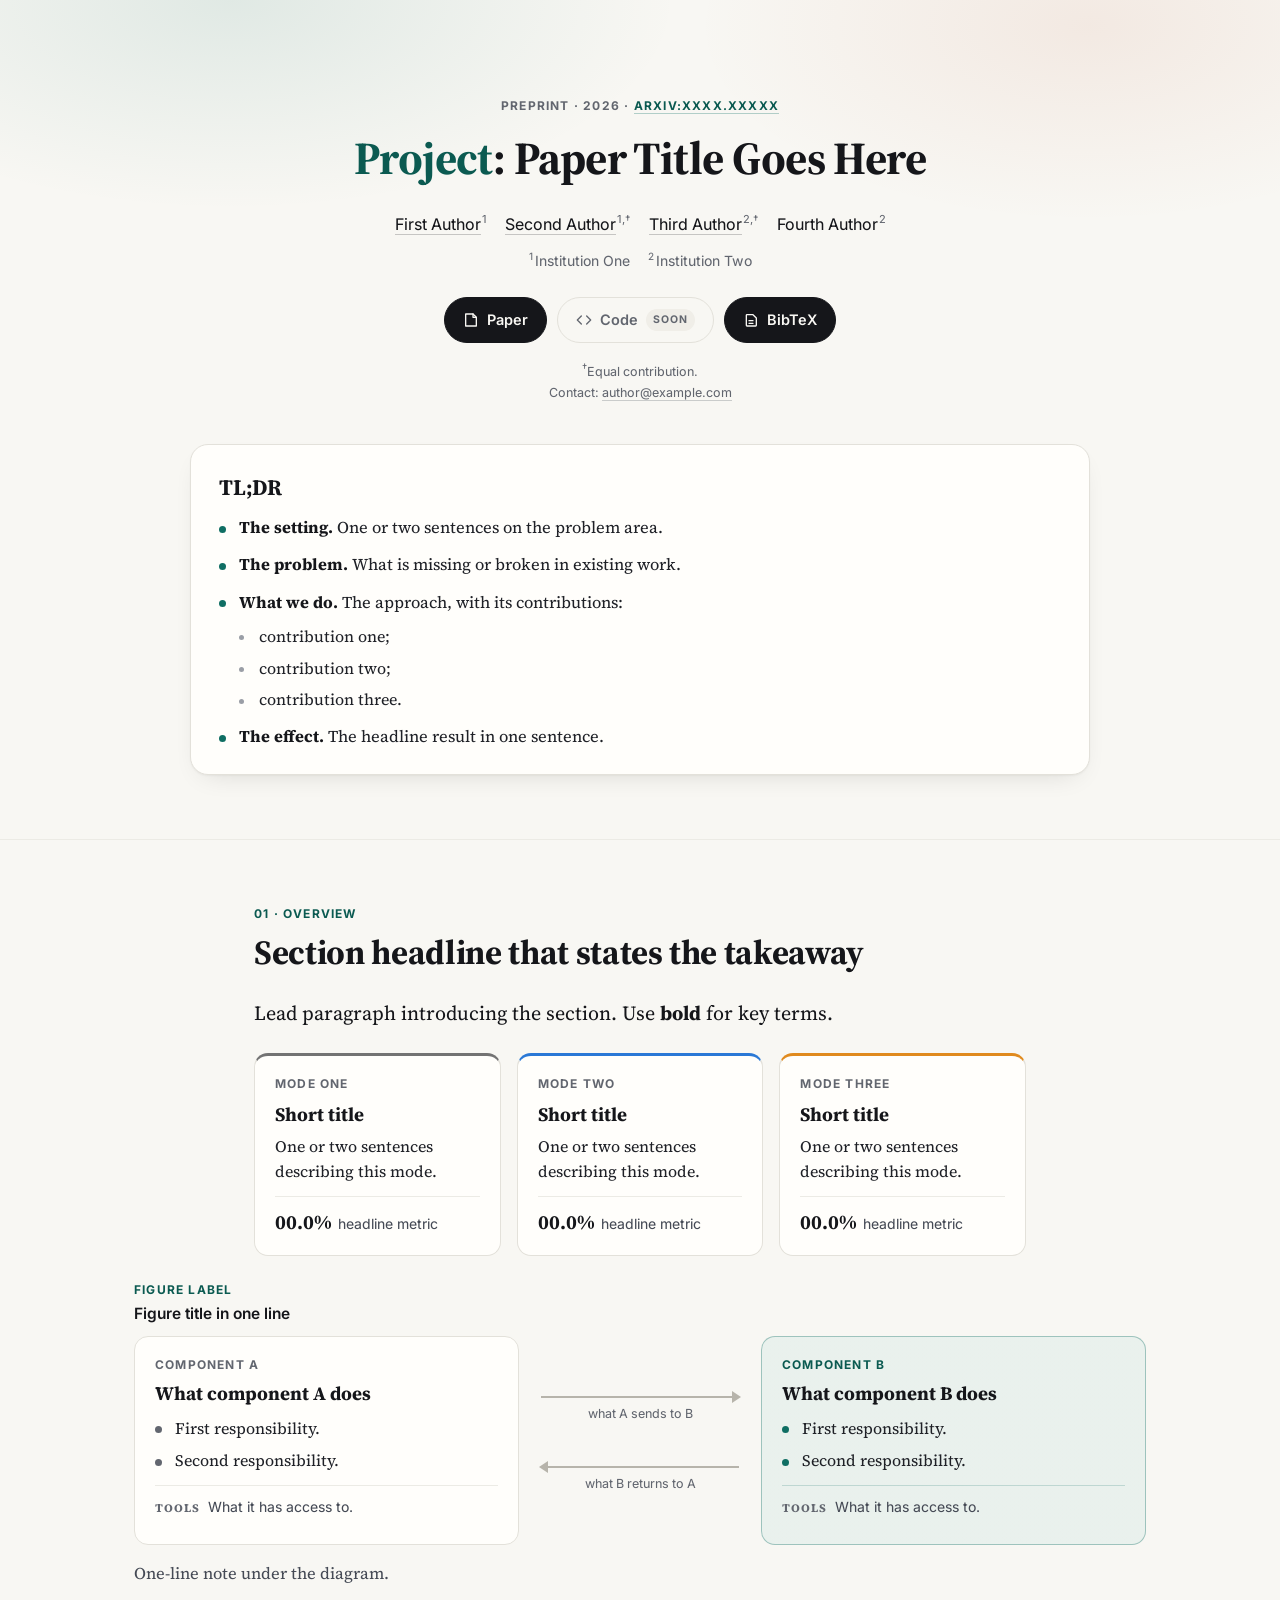
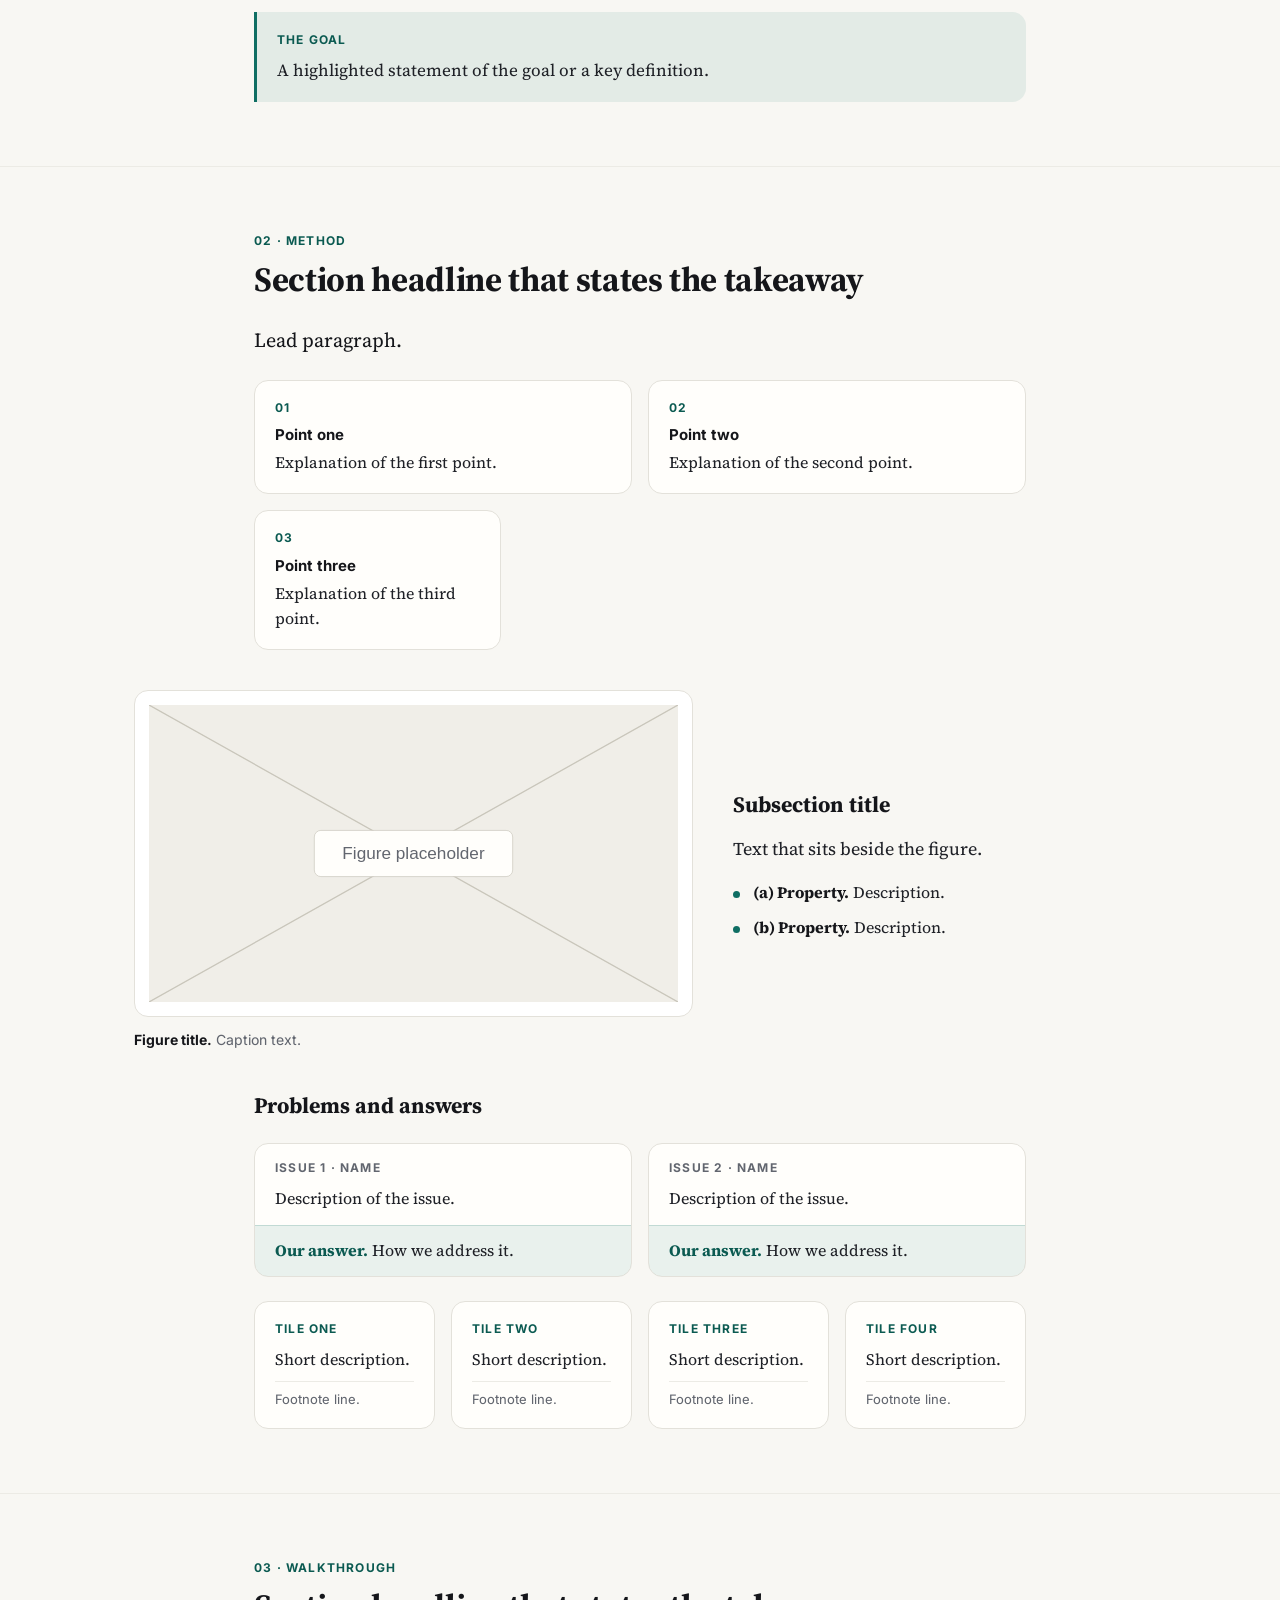
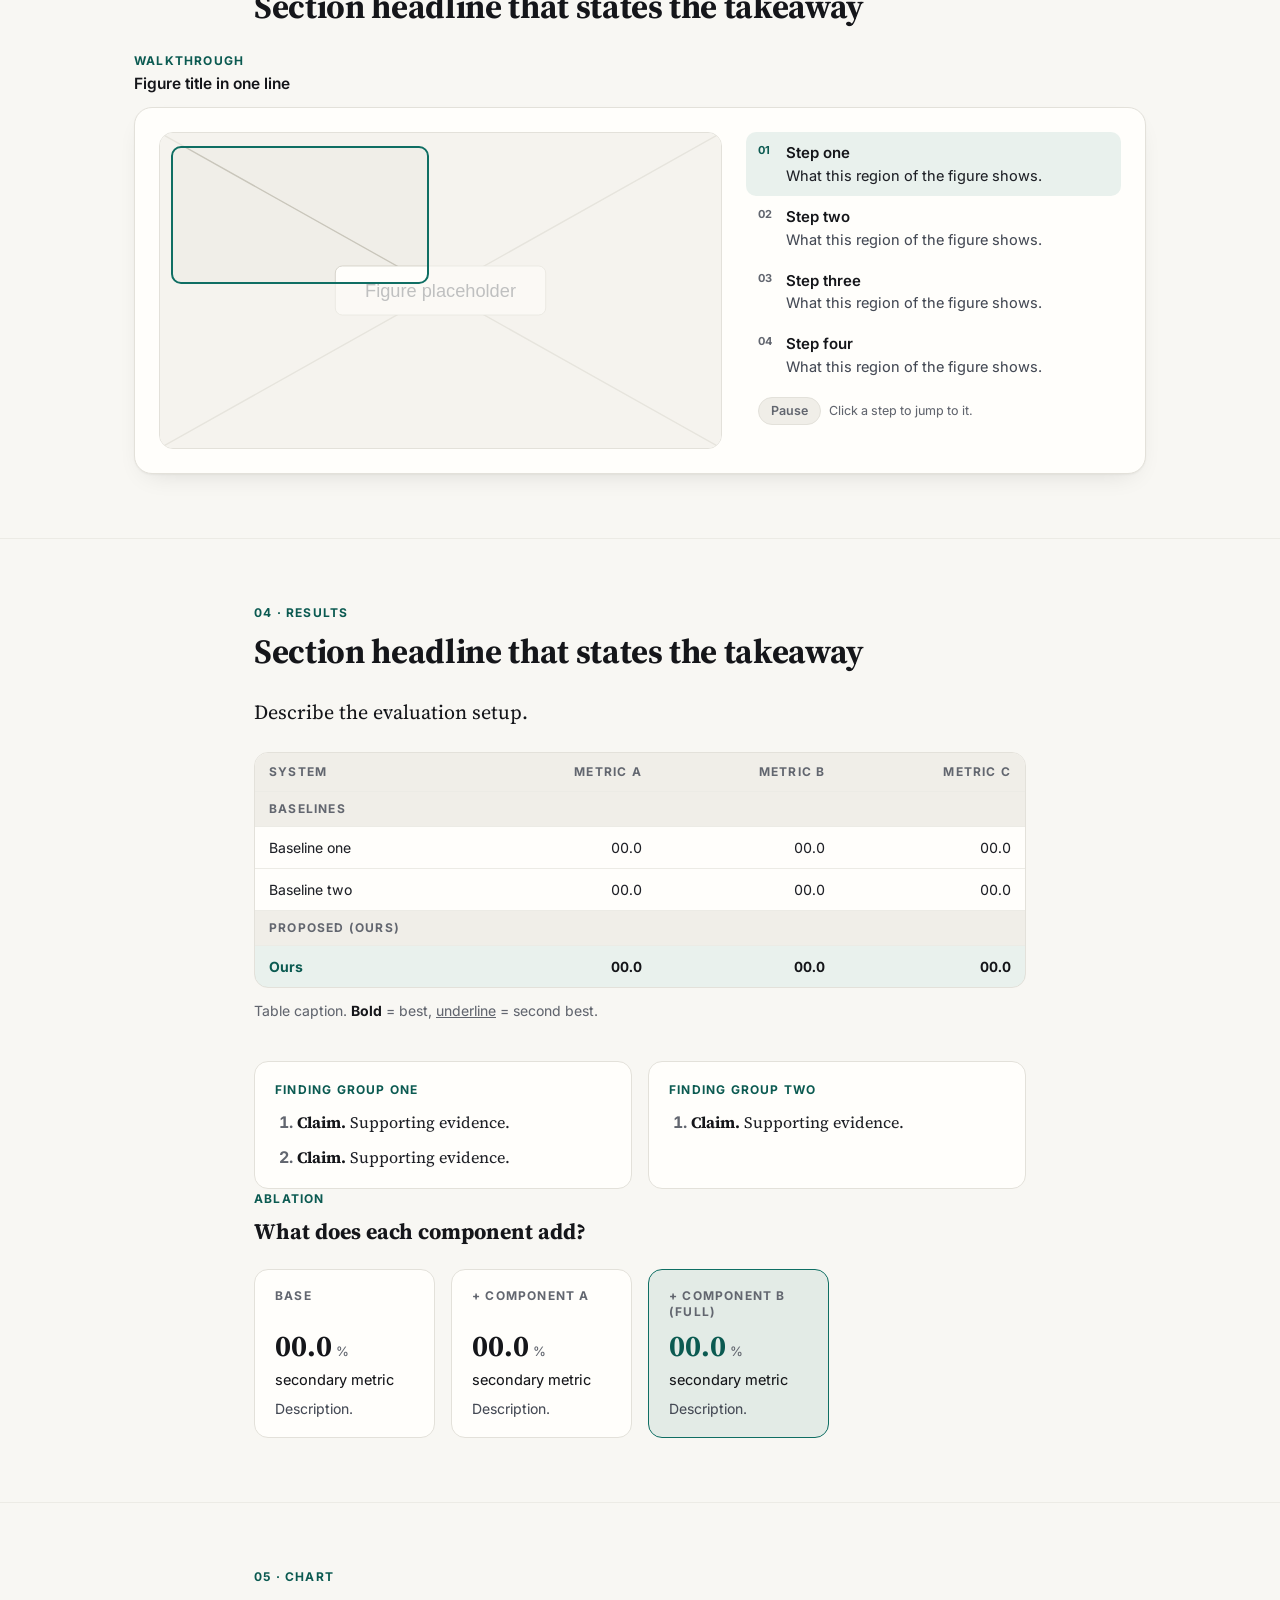
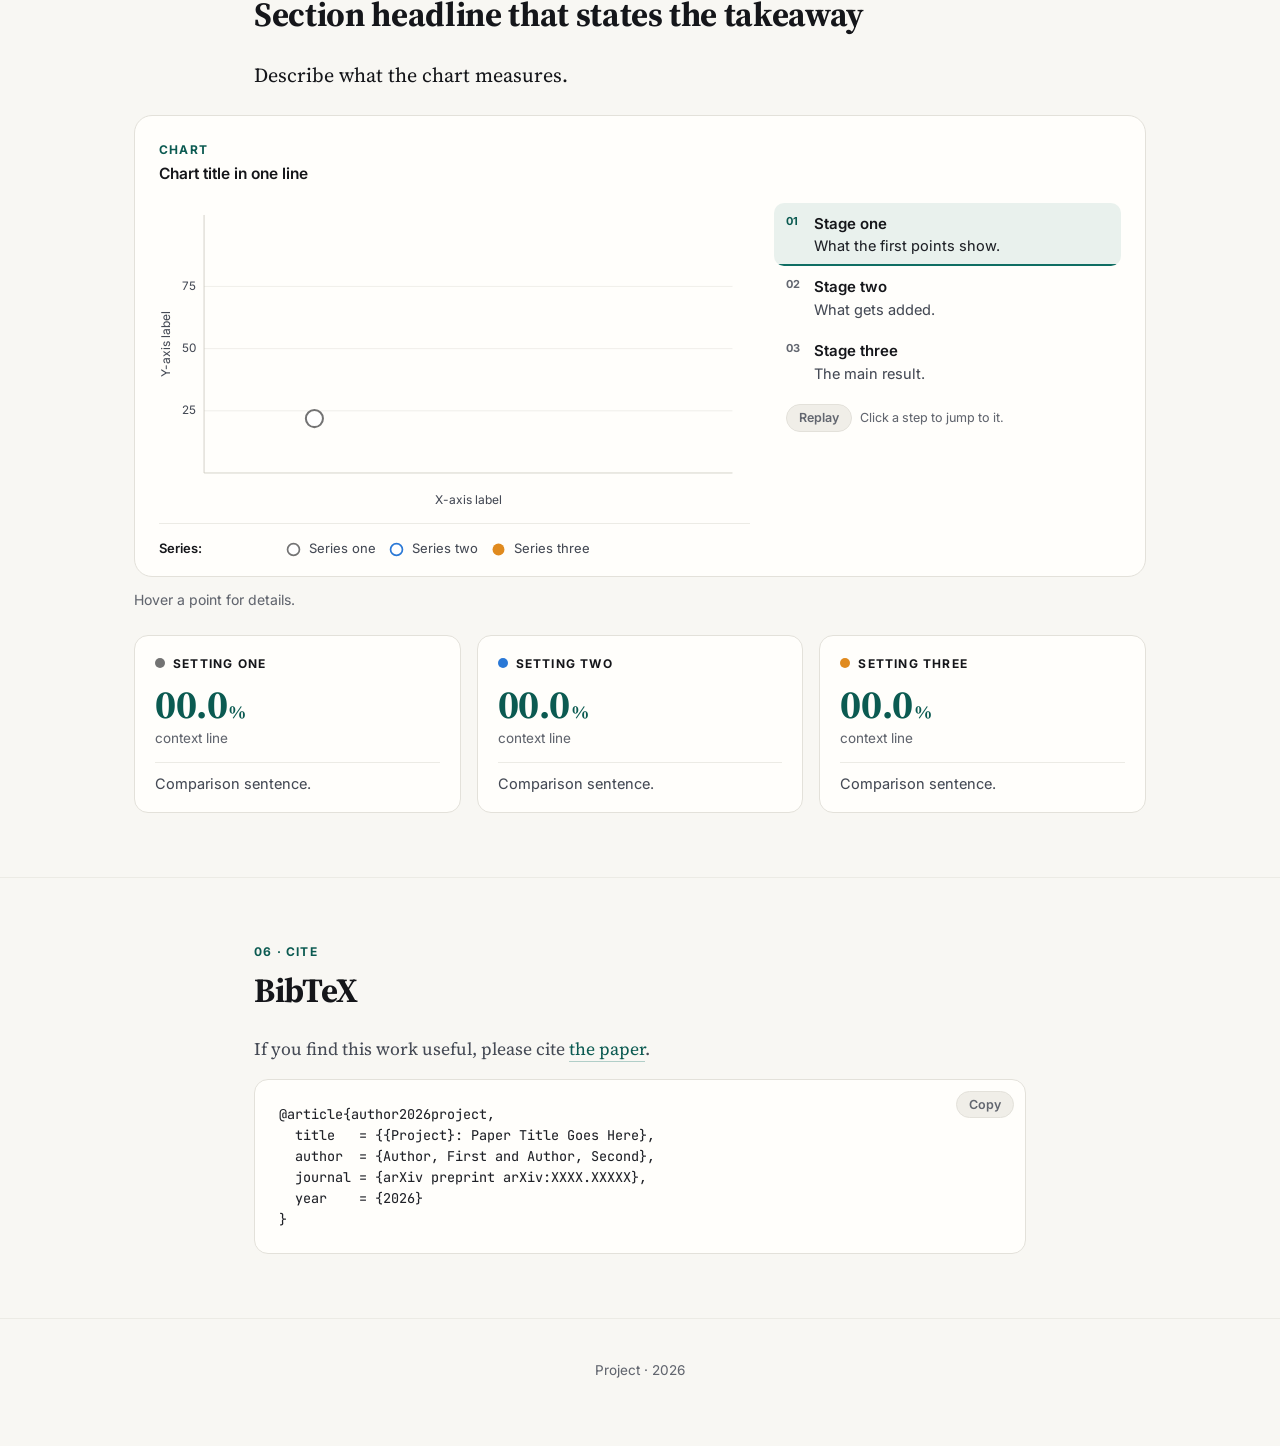
==== index.html @ c2fe5d13 "Add project page template skeleton Static single-page site adapted from the AIProver project page, s" ====
<!DOCTYPE html>
<html lang="en">
<head>
  <!-- Analytics (optional): paste your own tag here. -->
  <meta charset="utf-8">
  <meta name="viewport" content="width=device-width, initial-scale=1">
  <title>Project Name: Paper Title Goes Here</title>
  <meta name="description" content="One- or two-sentence summary of the project.">
  <meta name="author" content="First Author">
  <meta property="og:type" content="article">
  <!-- <meta name="citation_arxiv_id" content="XXXX.XXXXX"> -->
  <meta property="og:title" content="Project Name: Paper Title Goes Here">
  <meta property="og:description" content="One- or two-sentence summary of the project.">
  <meta property="og:image" content="https://example.github.io/project/static/placeholder.svg">
  <meta property="og:url" content="https://example.github.io/project/">
  <meta name="twitter:card" content="summary_large_image">
  <link rel="icon" href="static/favicon.svg" type="image/svg+xml">
  <link rel="canonical" href="https://example.github.io/project/">
  <link rel="preconnect" href="https://fonts.googleapis.com">
  <link rel="preconnect" href="https://fonts.gstatic.com" crossorigin>
  <link href="https://fonts.googleapis.com/css2?family=Inter:wght@400;500;600;700;800&family=Source+Serif+4:ital,opsz,wght@0,8..60,400..700;1,8..60,400&family=JetBrains+Mono:wght@400;500&display=swap" rel="stylesheet">
  <link rel="stylesheet" href="style.css">
  <noscript><style>.reveal{opacity:1;transform:none}.steps .ctl{display:none}</style></noscript>
</head>
<body>

<!-- Sticky top nav: one link per section id. -->
<nav class="nav" id="nav" aria-label="Sections">
  <div class="wide">
    <a class="mark" href="#top"><img src="static/favicon.svg" alt="" width="20" height="20">Project</a>
    <span class="links">
      <a href="#overview">Overview</a><a href="#method">Method</a><a href="#walkthrough">Walkthrough</a><a href="#results">Results</a><a href="#chart">Chart</a><a href="#bibtex">Cite</a>
    </span>
  </div>
  <span class="progress" aria-hidden="true"></span>
</nav>

<!-- Side rail (wide screens): mirrors the nav. -->
<aside class="rail" id="rail" aria-label="Page sections">
  <span class="rail-marker" aria-hidden="true"></span>
  <a href="#overview"><span class="rn">01</span><span class="rl">Overview</span></a>
  <a href="#method"><span class="rn">02</span><span class="rl">Method</span></a>
  <a href="#walkthrough"><span class="rn">03</span><span class="rl">Walkthrough</span></a>
  <a href="#results"><span class="rn">04</span><span class="rl">Results</span></a>
  <a href="#chart"><span class="rn">05</span><span class="rl">Chart</span></a>
  <a href="#bibtex"><span class="rn">06</span><span class="rl">Cite</span></a>
</aside>

<!-- ============ HERO ============ -->
<header id="top">
  <div class="wide">
    <div class="venue">Preprint &middot; 2026 &middot; <a href="#" target="_blank" rel="noopener">arXiv:XXXX.XXXXX</a></div>
    <h1><span class="brand">Project</span>: Paper Title Goes Here</h1>

    <p class="authors">
      <span><a href="#">First Author</a><sup>1</sup></span>
      <span><a href="#">Second Author</a><sup>1,&dagger;</sup></span>
      <span><a href="#">Third Author</a><sup>2,&dagger;</sup></span>
      <span>Fourth Author<sup>2</sup></span>
    </p>
    <p class="affils">
      <span><sup>1</sup>Institution One</span><span><sup>2</sup>Institution Two</span>
    </p>
    <!-- Optional affiliation logos (put SVGs in static/logos/):
    <div class="logos" role="group" aria-label="Affiliations">
      <img src="static/logos/inst1.svg" alt="Institution One" width="200" height="60">
    </div>
    -->

    <div class="buttons">
      <a class="btn" href="#" target="_blank" rel="noopener"><svg viewBox="0 0 24 24" fill="none" stroke="currentColor" stroke-width="2" stroke-linecap="round" stroke-linejoin="round" aria-hidden="true"><path d="M4 3h11l5 5v13H4z"/><path d="M15 3v5h5"/></svg>Paper</a>
      <span class="btn soon" aria-disabled="true"><svg viewBox="0 0 24 24" fill="none" stroke="currentColor" stroke-width="2" stroke-linecap="round" stroke-linejoin="round" aria-hidden="true"><polyline points="16 18 22 12 16 6"/><polyline points="8 6 2 12 8 18"/></svg>Code <span class="tag">soon</span></span>
      <a class="btn" href="#bibtex"><svg viewBox="0 0 24 24" fill="none" stroke="currentColor" stroke-width="2" stroke-linecap="round" stroke-linejoin="round" aria-hidden="true"><path d="M6 4h9l5 5v11a1 1 0 0 1-1 1H6a1 1 0 0 1-1-1V5a1 1 0 0 1 1-1z"/><path d="M9 13h6M9 17h6"/></svg>BibTeX</a>
    </div>
    <p class="notes">
      <sup>&dagger;</sup>Equal contribution.<br>
      Contact: <a href="mailto:author@example.com">author@example.com</a>
    </p>

    <div class="tldr reveal">
      <span class="tag">TL;DR</span>
      <ul>
        <li><b>The setting.</b> One or two sentences on the problem area.</li>
        <li><b>The problem.</b> What is missing or broken in existing work.</li>
        <li><b>What we do.</b> The approach, with its contributions:
          <ul>
            <li>contribution one;</li>
            <li>contribution two;</li>
            <li>contribution three.</li>
          </ul>
        </li>
        <li><b>The effect.</b> The headline result in one sentence.</li>
      </ul>
    </div>
  </div>
</header>

<!-- ============ 01 OVERVIEW: modes, flow diagram, callout ============ -->
<section id="overview">
  <div class="wrap">
    <p class="kicker">01 &middot; Overview</p>
    <h2>Section headline that states the takeaway</h2>
    <p class="lead reveal">Lead paragraph introducing the section. Use <b>bold</b> for key terms.</p>
    <div class="modes reveal">
      <div class="mode"><span class="h">Mode one</span><b>Short title</b><p>One or two sentences describing this mode.</p><span class="stat"><em>00.0%</em> headline metric</span></div>
      <div class="mode c2"><span class="h">Mode two</span><b>Short title</b><p>One or two sentences describing this mode.</p><span class="stat"><em>00.0%</em> headline metric</span></div>
      <div class="mode c3"><span class="h">Mode three</span><b>Short title</b><p>One or two sentences describing this mode.</p><span class="stat"><em>00.0%</em> headline metric</span></div>
    </div>
  </div>
  <div class="wide">
    <div class="fighead wideh"><span class="fk">Figure label</span><span class="ft">Figure title in one line</span></div>
    <div class="flow reveal" role="group" aria-label="How the two components interact">
      <div class="node plain"><span class="h">Component A</span><b>What component A does</b>
        <ul>
          <li>First responsibility.</li>
          <li>Second responsibility.</li>
        </ul>
        <span class="tools"><b>Tools</b>What it has access to.</span>
      </div>
      <div class="arrows" aria-hidden="true"><span class="a fwd">what A sends to B</span><span class="a back">what B returns to A</span></div>
      <div class="node accent"><span class="h">Component B</span><b>What component B does</b>
        <ul>
          <li>First responsibility.</li>
          <li>Second responsibility.</li>
        </ul>
        <span class="tools"><b>Tools</b>What it has access to.</span>
      </div>
    </div>
    <p class="flownote reveal">One-line note under the diagram.</p>
  </div>
  <div class="wrap">
    <div class="callout reveal"><span class="h">The goal</span>A highlighted statement of the goal or a key definition.</div>
  </div>
</section>

<!-- ============ 02 METHOD: numbered issues, figure + text split, pairs, tiles ============ -->
<section id="method">
  <div class="wrap">
    <p class="kicker">02 &middot; Method</p>
    <h2>Section headline that states the takeaway</h2>
    <p class="lead reveal">Lead paragraph.</p>
    <ol class="issues reveal">
      <li><b>Point one</b>Explanation of the first point.</li>
      <li><b>Point two</b>Explanation of the second point.</li>
      <li><b>Point three</b>Explanation of the third point.</li>
    </ol>
  </div>
  <div class="wide">
    <div class="split reveal">
      <figure class="framed">
        <img src="static/placeholder.svg" alt="Describe the figure." width="800" height="450">
        <figcaption><b>Figure title.</b> Caption text.</figcaption>
      </figure>
      <div>
        <h3 class="tight">Subsection title</h3>
        <p>Text that sits beside the figure.</p>
        <ul class="props">
          <li><b>(a) Property.</b> Description.</li>
          <li><b>(b) Property.</b> Description.</li>
        </ul>
      </div>
    </div>
  </div>
  <div class="wrap">
    <h3>Problems and answers</h3>
    <div class="pairs reveal">
      <div class="pair"><span class="h">Issue 1 &middot; Name</span><p>Description of the issue.</p><div class="ans"><b>Our answer.</b> How we address it.</div></div>
      <div class="pair"><span class="h">Issue 2 &middot; Name</span><p>Description of the issue.</p><div class="ans"><b>Our answer.</b> How we address it.</div></div>
    </div>
    <div class="tiles four reveal">
      <div class="tile"><span class="h">Tile one</span>Short description.<span class="cert">Footnote line.</span></div>
      <div class="tile"><span class="h">Tile two</span>Short description.<span class="cert">Footnote line.</span></div>
      <div class="tile"><span class="h">Tile three</span>Short description.<span class="cert">Footnote line.</span></div>
      <div class="tile"><span class="h">Tile four</span>Short description.<span class="cert">Footnote line.</span></div>
    </div>
  </div>
</section>

<!-- ============ 03 WALKTHROUGH: spotlight over a figure (app.js) ============
     Each step's data-region is "left top width height" as percentages of the image. -->
<section id="walkthrough">
  <div class="wrap">
    <p class="kicker">03 &middot; Walkthrough</p>
    <h2>Section headline that states the takeaway</h2>
  </div>
  <div class="wide">
    <div class="fighead wideh"><span class="fk">Walkthrough</span><span class="ft">Figure title in one line</span></div>
    <div class="pipe reveal" id="pipe">
      <div class="walk"><img src="static/placeholder.svg" alt="Describe the figure." width="800" height="450"><div class="spot" aria-hidden="true"></div></div>
      <ol class="steps" aria-label="Walkthrough">
        <li data-step="0" data-n="01" data-region="2 4 46 44"><b>Step one</b>What this region of the figure shows.</li>
        <li data-step="1" data-n="02" data-region="52 4 46 44"><b>Step two</b>What this region of the figure shows.</li>
        <li data-step="2" data-n="03" data-region="2 52 46 44"><b>Step three</b>What this region of the figure shows.</li>
        <li data-step="3" data-n="04" data-region="52 52 46 44"><b>Step four</b>What this region of the figure shows.</li>
        <li class="ctl"><button type="button">Pause</button><span>Click a step to jump to it.</span></li>
      </ol>
    </div>
  </div>
</section>

<!-- ============ 04 RESULTS: table, findings, ablation ladder ============ -->
<section id="results">
  <div class="wrap">
    <p class="kicker">04 &middot; Results</p>
    <h2>Section headline that states the takeaway</h2>
    <p class="lead reveal">Describe the evaluation setup.</p>
    <div class="tablewrap reveal"><table>
      <thead><tr><th>System</th><th class="num">Metric A</th><th class="num">Metric B</th><th class="num">Metric C</th></tr></thead>
      <tbody>
        <tr class="group"><td colspan="4">Baselines</td></tr>
        <tr><td>Baseline one</td><td class="num">00.0</td><td class="num">00.0</td><td class="num">00.0</td></tr>
        <tr><td>Baseline two</td><td class="num second">00.0</td><td class="num">00.0</td><td class="num">00.0</td></tr>
        <tr class="group"><td colspan="4">Proposed (ours)</td></tr>
        <tr class="ours"><td>Ours</td><td class="num best">00.0</td><td class="num best">00.0</td><td class="num best">00.0</td></tr>
      </tbody>
    </table></div>
    <p class="tnote">Table caption. <b>Bold</b> = best, <u>underline</u> = second best.</p>

    <div class="findings reveal">
      <div class="finding">
        <span class="h">Finding group one</span>
        <ol>
          <li><b>Claim.</b> Supporting evidence.</li>
          <li><b>Claim.</b> Supporting evidence.</li>
        </ol>
      </div>
      <div class="finding">
        <span class="h">Finding group two</span>
        <ol>
          <li><b>Claim.</b> Supporting evidence.</li>
        </ol>
      </div>
    </div>

    <p class="kicker">Ablation</p>
    <h3 class="tight">What does each component add?</h3>
    <div class="ladder reveal">
      <div class="rung"><span class="t">Base</span><span class="k">00.0<small>%</small></span><span class="k2">secondary metric</span><span class="l">Description.</span></div>
      <div class="rung"><span class="t">+ component A</span><span class="k">00.0<small>%</small></span><span class="k2">secondary metric</span><span class="l">Description.</span></div>
      <div class="rung final"><span class="t">+ component B (full)</span><span class="k">00.0<small>%</small></span><span class="k2">secondary metric</span><span class="l">Description.</span></div>
    </div>
  </div>
</section>

<!-- ============ 05 CHART: staged scatter with tooltips (app.js) ============
     Marks with data-stage="n" appear at step n. A .hit circle right after a .mark gives it a tooltip.
     data-series="1|2|3" ties marks to the legend and to --c1/--c2/--c3. -->
<section id="chart">
  <div class="wrap">
    <p class="kicker">05 &middot; Chart</p>
    <h2>Section headline that states the takeaway</h2>
    <p class="lead reveal">Describe what the chart measures.</p>
  </div>
  <div class="wide">
    <div class="chartwrap reveal" id="chartwrap">
      <div class="fighead"><span class="fk">Chart</span><span class="ft">Chart title in one line</span></div>
      <div class="chartcol">
      <svg class="chart" viewBox="0 0 760 400" role="group" data-stage="3" aria-label="Describe the chart.">
<line x1="58" y1="270" x2="738" y2="270" stroke="#ecebe5"/><text x="48" y="274" text-anchor="end" font-size="15" fill="#454a55">25</text>
<line x1="58" y1="190" x2="738" y2="190" stroke="#ecebe5"/><text x="48" y="194" text-anchor="end" font-size="15" fill="#454a55">50</text>
<line x1="58" y1="110" x2="738" y2="110" stroke="#ecebe5"/><text x="48" y="114" text-anchor="end" font-size="15" fill="#454a55">75</text>
<line x1="58" y1="18" x2="58" y2="350" stroke="#c9c6bb"/><line x1="58" y1="350" x2="738" y2="350" stroke="#c9c6bb"/>
<text x="398" y="390" text-anchor="middle" font-size="15.5" fill="#454a55">X-axis label</text>
<text transform="translate(14 184) rotate(-90)" text-anchor="middle" font-size="15.5" fill="#454a55">Y-axis label</text>
<g class="mark" data-stage="1" data-series="1"><circle cx="200" cy="280" r="11" fill="#fff" stroke="#737373" stroke-width="2.6"/></g><circle class="hit" cx="200" cy="280" r="18" data-name="Point A" data-val="value A" data-color="#737373" data-sub="series one"/>
<g class="mark" data-stage="2" data-series="2" style="--d:.1s"><circle cx="380" cy="200" r="11" fill="#fff" stroke="#2a78d6" stroke-width="2.6"/></g><circle class="hit" data-stage="2" cx="380" cy="200" r="18" data-name="Point B" data-val="value B" data-color="#2a78d6" data-sub="series two"/>
<g class="mark" data-stage="3" data-series="3" style="--d:.2s"><circle class="ping" cx="560" cy="100" r="12" fill="none" stroke="#e08a1e" stroke-width="2"/><circle cx="560" cy="100" r="12" fill="#e08a1e" stroke="#fff" stroke-width="2.5"/></g><circle class="hit" data-stage="3" cx="560" cy="100" r="18" data-name="Point C (ours)" data-val="value C" data-color="#e08a1e" data-sub="series three"/>
      </svg>
      <div class="keys">
        <div class="key" role="group" aria-label="Key">
          <span class="kl">Series:</span>
          <span data-series="1"><svg viewBox="0 0 20 20" aria-hidden="true"><circle cx="10" cy="10" r="7" fill="#fff" stroke="#737373" stroke-width="2"/></svg>Series one</span>
          <span data-series="2"><svg viewBox="0 0 20 20" aria-hidden="true"><circle cx="10" cy="10" r="7" fill="#fff" stroke="#2a78d6" stroke-width="2"/></svg>Series two</span>
          <span data-series="3"><svg viewBox="0 0 20 20" aria-hidden="true"><circle cx="10" cy="10" r="7" fill="#e08a1e"/></svg>Series three</span>
        </div>
      </div>
      </div>
      <ol class="steps" aria-label="How to read the chart">
        <li data-step="0" data-n="01"><b>Stage one</b>What the first points show.</li>
        <li data-step="1" data-n="02"><b>Stage two</b>What gets added.</li>
        <li data-step="2" data-n="03"><b>Stage three</b>The main result.</li>
        <li class="ctl"><button type="button">Replay</button><span>Click a step to jump to it.</span></li>
      </ol>
    </div>
    <p class="tnote">Hover a point for details.</p>
    <div class="cost3 reveal">
      <div class="c"><span class="h"><i class="sw-1"></i>Setting one</span><span class="big">00.0<small>%</small></span><span class="at">context line</span><span class="vs">Comparison sentence.</span></div>
      <div class="c"><span class="h"><i class="sw-2"></i>Setting two</span><span class="big">00.0<small>%</small></span><span class="at">context line</span><span class="vs">Comparison sentence.</span></div>
      <div class="c"><span class="h"><i class="sw-3"></i>Setting three</span><span class="big">00.0<small>%</small></span><span class="at">context line</span><span class="vs">Comparison sentence.</span></div>
    </div>
  </div>
</section>

<!-- ============ 06 CITE ============ -->
<section id="bibtex">
  <div class="wrap">
    <p class="kicker">06 &middot; Cite</p>
    <h2>BibTeX</h2>
    <p class="cite reveal">If you find this work useful, please cite <a href="#" target="_blank" rel="noopener">the paper</a>.</p>
    <div class="bibwrap reveal">
      <button type="button" class="copybtn">Copy</button>
<pre class="bibtex">@article{author2026project,
  title   = {{Project}: Paper Title Goes Here},
  author  = {Author, First and Author, Second},
  journal = {arXiv preprint arXiv:XXXX.XXXXX},
  year    = {2026}
}</pre>
    </div>
  </div>
</section>

<footer>
  <div class="wrap">Project &middot; 2026</div>
</footer>

<div id="tip" role="tooltip" aria-hidden="true"></div>
<script src="app.js" defer></script>
</body>
</html>
---- style.css ----
/* Project page template. One spacing scale, one type scale, one accent; eyebrows and captions each share one rule. */
:root {
  --paper: #f8f7f3; --surface: #fffefb; --surface-2: #f0eee8;
  --ink: #15161a; --body: #1f2127; --ink-2: #454a55; --muted: #62666f; --faint: #9a9ea6;
  --rule: #e3e1da; --rule-soft: #ecebe5;
  --accent: #0f6e63; --accent-ink: #0b5a51; --accent-soft: rgba(15, 110, 99, .09);
  --c1: #737373; --c2: #2a78d6; --c3: #e08a1e; /* series colors */
  --serif: "Source Serif 4", Charter, Georgia, serif;
  --sans: "Inter", -apple-system, BlinkMacSystemFont, "Segoe UI", Helvetica, Arial, sans-serif;
  --mono: "JetBrains Mono", ui-monospace, Menlo, Consolas, monospace;
  --text-w: 820px; --wide-w: 1060px; --hero-w: 900px;
  --s1: 8px; --s2: 16px; --s3: 24px; --s4: 40px; --s5: 64px; --s6: 96px;
  --cap-gap: 12px; --card-pad: 18px 20px; --r-card: 14px; --r-panel: 18px;
  --shadow: 0 1px 2px rgba(20, 20, 10, .04), 0 10px 28px -14px rgba(20, 20, 10, .16);
}
* { box-sizing: border-box; }
html { scroll-behavior: smooth; scroll-padding-top: 72px; -webkit-text-size-adjust: 100%; }
body { margin: 0; background: var(--paper); color: var(--body); font-family: var(--serif); font-size: 18px; font-weight: 430; line-height: 1.65; -webkit-font-smoothing: antialiased; text-rendering: optimizeLegibility; }
a { color: var(--accent-ink); text-decoration: none; border-bottom: 1px solid rgba(15, 110, 99, .3); }
a:hover { border-bottom-color: var(--accent); }
b, strong { font-weight: 700; color: var(--ink); }
code, .mono { font-family: var(--mono); font-size: .88em; }
code { background: var(--surface-2); padding: 1px 5px; border-radius: 4px; }
p { margin: 0 0 var(--s2); }
.wrap { max-width: var(--text-w); margin: 0 auto; padding: 0 var(--s3); }
.wide { max-width: var(--wide-w); margin: 0 auto; padding: 0 var(--s3); }
:focus-visible { outline: 2px solid var(--accent); outline-offset: 2px; }

/* the one eyebrow style (small caps label) and the one caption style */
.kicker, .venue, .callout .h, .pair .h, .finding .h, .fighead .fk, .rung .t, thead th, tr.group td, .mode .h, .node .h, .tile .h, .cost3 .h {
  font-family: var(--sans); font-size: 12px; font-weight: 700; letter-spacing: .1em; text-transform: uppercase; }
figcaption, .tnote, .glancecard .caption { font-family: var(--sans); font-size: 14px; line-height: 1.55; color: var(--muted); margin: var(--cap-gap) 0 0; }
figcaption b { color: var(--ink); }

/* ---- nav ---- */
.nav { position: fixed; top: 0; left: 0; right: 0; z-index: 30; background: rgba(248, 247, 243, .88); backdrop-filter: blur(12px) saturate(160%); -webkit-backdrop-filter: blur(12px) saturate(160%); border-bottom: 1px solid var(--rule); transform: translateY(-100%); transition: transform .3s ease; }
.nav.show { transform: none; }
.nav .wide { display: flex; align-items: center; gap: var(--s3); height: 54px; }
.nav .mark { font-family: var(--serif); font-weight: 700; font-size: 18px; color: var(--ink); border: 0; display: inline-flex; align-items: center; gap: 9px; }
.nav .mark img { width: 20px; height: 20px; border-radius: 5px; }
.nav .links { margin-left: auto; display: flex; gap: 2px; font-family: var(--sans); font-size: 13.5px; font-weight: 500; }
.nav .links a { color: var(--muted); border: 0; padding: 6px 10px; border-radius: 999px; }
.nav .links a:hover, .nav .links a.active { color: var(--ink); background: var(--surface-2); }
.nav .progress { position: absolute; left: 0; bottom: -1px; height: 2px; width: 100%; background: var(--accent); transform-origin: 0 50%; transform: scaleX(0); }
@media (max-width: 900px) { .nav .links { display: none; } }

/* ---- left rail: numbered section links on wide screens, replacing the top bar there ---- */
.rail { position: fixed; left: 30px; top: 50%; z-index: 30; display: none; flex-direction: column; padding: 6px 0; opacity: 0; pointer-events: none; transform: translateY(-50%) translateX(-10px); transition: opacity .32s ease, transform .32s cubic-bezier(.2, .7, .2, 1); }
.rail.show { opacity: 1; pointer-events: auto; transform: translateY(-50%); }
.rail::before { content: ""; position: absolute; left: 0; top: 6px; bottom: 6px; width: 1px; background: var(--rule); }
.rail .rail-marker { position: absolute; left: -1px; top: 0; width: 3px; height: 18px; border-radius: 2px; background: var(--accent); opacity: 0; transition: transform .38s cubic-bezier(.4, 0, .2, 1), opacity .2s; }
.rail.has-current .rail-marker { opacity: 1; }
.rail a { position: relative; display: flex; align-items: baseline; gap: 11px; padding: 7px 4px 7px 20px; border: 0; color: var(--muted); font-family: var(--sans); font-size: 12.5px; font-weight: 500; letter-spacing: .01em; line-height: 1.2; white-space: nowrap; transition: color .15s; }
.rail a .rn { font-family: var(--mono); font-size: 10.5px; letter-spacing: .06em; color: var(--muted); min-width: 18px; transition: color .15s; }
.rail a:hover, .rail a:focus-visible { color: var(--ink); outline: none; }
.rail a.active { color: var(--ink); font-weight: 700; }
.rail a.active .rn, .rail a:hover .rn { color: var(--accent-ink); }
@media (min-width: 1280px) { .rail { display: flex; } .nav { display: none; } }
@media (min-width: 1280px) and (max-width: 1519px) { /* compact rail: numbers only, the label surfaces as a chip on hover */
  .rail a .rl { position: absolute; left: 44px; top: 50%; transform: translateY(-50%) translateX(-6px); background: var(--surface); color: var(--ink); font-weight: 600; padding: 4px 9px; border-radius: 7px; box-shadow: var(--shadow); border: 1px solid var(--rule); opacity: 0; pointer-events: none; transition: opacity .16s ease, transform .16s ease; }
  .rail a:hover .rl, .rail a:focus-visible .rl { opacity: 1; transform: translateY(-50%); }
}

/* ---- hero ---- */
header { position: relative; padding: var(--s6) 0 var(--s5); text-align: center; }
header::before { content: ""; position: absolute; inset: 0 0 auto 0; height: 520px; z-index: -1; background: radial-gradient(640px 300px at 18% 0%, rgba(15, 110, 99, .10), transparent 70%), radial-gradient(560px 280px at 85% 5%, rgba(180, 70, 28, .08), transparent 70%); }
.venue { color: var(--muted); }
h1 { font-family: var(--serif); font-weight: 700; font-size: clamp(30px, 4.6vw, 46px); line-height: 1.15; letter-spacing: -.012em; color: var(--ink); margin: var(--s2) auto var(--s3); max-width: var(--hero-w); }
h1 .brand { color: var(--accent-ink); }
.authors { font-family: var(--sans); font-size: 16px; line-height: 1.9; color: var(--ink); margin: 0 auto; max-width: var(--hero-w); }
.authors span { white-space: nowrap; margin: 0 7px; }
.authors a { color: inherit; border-bottom: 1px solid rgba(21, 22, 26, .22); transition: color .15s, border-color .15s; }
.authors a:hover { color: var(--accent-ink); border-bottom-color: var(--accent); }
.authors sup { color: var(--muted); font-size: 11px; margin-left: 1px; }
.affils { font-family: var(--sans); font-size: 14px; color: var(--muted); line-height: 1.8; margin-top: var(--s1); }
.affils span { white-space: nowrap; margin: 0 9px; }
.affils sup { font-size: 10px; margin-right: 2px; }
.notes { font-family: var(--sans); font-size: 12.5px; color: var(--muted); margin-top: var(--s2); line-height: 1.7; }
.notes a { color: var(--muted); border-bottom-color: rgba(98, 102, 111, .3); }
.logos { display: flex; flex-wrap: wrap; justify-content: center; align-items: center; gap: 18px 36px; margin: var(--s3) auto 0; max-width: var(--hero-w); }
.logos img { height: 30px; width: auto; display: block; opacity: .9; }
.logos img.tall { height: 38px; }
.buttons { display: flex; flex-wrap: wrap; justify-content: center; gap: 10px; margin-top: var(--s3); }
.btn { display: inline-flex; align-items: center; gap: 8px; font-family: var(--sans); font-weight: 600; font-size: 14.5px; padding: 10px 18px; border-radius: 999px; background: var(--ink); color: var(--paper); border: 1px solid var(--ink); transition: transform .15s ease, background .15s ease; }
.btn:hover { transform: translateY(-1px); background: #000; }
.btn svg { width: 16px; height: 16px; }
.btn.soon { background: transparent; color: var(--muted); border-color: var(--rule); cursor: default; }
.btn .tag { font-size: 10.5px; font-weight: 700; letter-spacing: .08em; text-transform: uppercase; background: var(--surface-2); color: var(--muted); padding: 2px 7px; border-radius: 999px; }
.tldr { text-align: left; max-width: var(--hero-w); margin: var(--s4) auto 0; background: var(--surface); border: 1px solid var(--rule); border-radius: var(--r-panel); padding: var(--s3) 28px; box-shadow: var(--shadow); }
.tldr .tag { display: block; font-family: var(--serif); font-size: 22px; font-weight: 700; letter-spacing: -.01em; color: var(--ink); margin-bottom: 10px; }
.tldr ul { list-style: none; margin: 0; padding: 0; }
.tldr li { position: relative; padding-left: 20px; margin: 0 0 11px; font-size: 16.5px; line-height: 1.6; }
.tldr li:last-child { margin-bottom: 0; }
.tldr li::before { content: ""; position: absolute; left: 0; top: .66em; width: 7px; height: 7px; border-radius: 50%; background: var(--accent); }
.tldr li ul { margin: 8px 0 2px; }
.tldr li li { font-size: 16px; margin: 0 0 6px; padding-left: 20px; }
.tldr li li::before { width: 5px; height: 5px; top: .72em; background: var(--faint); }
.tldr li li:last-child { margin: 0; }
.glancecard { text-align: left; max-width: var(--hero-w); margin: var(--s3) auto 0; background: var(--surface); border: 1px solid var(--rule); border-radius: var(--r-panel); padding: var(--s3) 28px; box-shadow: var(--shadow); }
.glancewrap { overflow-x: auto; }
.glancecard .glance { width: 100%; height: auto; display: block; font-family: var(--sans); }

/* ---- sections ---- */
section { padding: var(--s5) 0; }
header + section, section + section { border-top: 1px solid var(--rule-soft); }
.kicker { color: var(--accent-ink); margin: 0 0 var(--s1); }
h2 { font-family: var(--serif); font-weight: 700; font-size: clamp(26px, 3.2vw, 34px); line-height: 1.2; letter-spacing: -.01em; color: var(--ink); margin: 0 0 var(--s3); max-width: 760px; }
h3 { font-family: var(--serif); font-weight: 700; font-size: 22px; line-height: 1.3; color: var(--ink); margin: var(--s4) 0 var(--s2); }
h3.tight { margin-top: 0; }
.lead { font-size: 20px; line-height: 1.6; color: var(--ink); }

/* numbered limitation cards */
.issues { counter-reset: n; display: grid; grid-template-columns: repeat(6, 1fr); gap: var(--s2); margin: var(--s3) 0 0; padding: 0; list-style: none; }
/* five cards as 2 + 3: the two uneven ones share the wide first row, the three similar ones the second */
.issues li:nth-child(-n+2) { grid-column: span 3; }
.issues li:nth-child(n+3) { grid-column: span 2; }
@media (max-width: 760px) { .issues { grid-template-columns: 1fr 1fr; } .issues li:nth-child(n) { grid-column: auto; } .issues li:last-child { grid-column: span 2; } }
@media (max-width: 640px) { .issues { grid-template-columns: 1fr; } .issues li:last-child { grid-column: auto; } }
.issues li { counter-increment: n; background: var(--surface); border: 1px solid var(--rule); border-radius: var(--r-card); padding: var(--card-pad); font-size: 16px; line-height: 1.55; position: relative; }
.issues li::before { content: counter(n, decimal-leading-zero); font-family: var(--sans); font-size: 12px; font-weight: 700; letter-spacing: .1em; color: var(--accent-ink); display: block; margin-bottom: 6px; }
.issues li b { display: block; font-family: var(--sans); font-size: 15px; margin-bottom: 4px; }

/* callout, split, props, pairs */
.callout { background: var(--accent-soft); border-left: 3px solid var(--accent); border-radius: 0 var(--r-card) var(--r-card) 0; padding: var(--card-pad); margin: var(--s3) 0 0; font-size: 17px; line-height: 1.6; }
.callout .h { display: block; color: var(--accent-ink); margin-bottom: 8px; }
.split { display: grid; grid-template-columns: minmax(0, 1.15fr) minmax(0, .85fr); gap: var(--s4); align-items: center; margin: var(--s4) 0 0; }
.split.flip { grid-template-columns: minmax(0, .85fr) minmax(0, 1.15fr); }
.split figure { margin: 0; }
.split .kicker { margin-bottom: var(--s1); }
.props, .node ul { margin: 0; padding: 0; list-style: none; }
.props li, .node li { position: relative; padding-left: 20px; margin: 0 0 10px; font-size: 16px; line-height: 1.58; }
.props li::before, .node li::before { content: ""; position: absolute; left: 0; top: .66em; width: 7px; height: 7px; border-radius: 50%; background: var(--accent); }
.props li b { color: var(--ink); }
.pairs { display: grid; grid-template-columns: 1fr 1fr; gap: var(--s2); margin: var(--s3) 0 0; }
.pair { background: var(--surface); border: 1px solid var(--rule); border-radius: var(--r-card); overflow: hidden; display: flex; flex-direction: column; }
.pair .h { display: block; color: var(--muted); padding: 14px 20px 0; }
.pair p { padding: 8px 20px 14px; margin: 0; font-size: 16px; line-height: 1.55; flex: 1; }
.pair .ans { background: var(--accent-soft); border-top: 1px solid rgba(15, 110, 99, .18); padding: 12px 20px 14px; font-size: 16px; line-height: 1.5; }
.pair .ans b { color: var(--accent-ink); }

/* figures */
figure { margin: var(--s3) 0 0; }
figure img { width: 100%; height: auto; display: block; }
figure.framed img { background: #fff; border: 1px solid var(--rule); border-radius: var(--r-card); padding: 14px; }
.fighead { display: flex; flex-direction: column; gap: 3px; margin: 0 0 var(--cap-gap); text-align: left; }
.fighead .fk { color: var(--accent-ink); }
.fighead .fk.fk-big { font-family: var(--serif); font-size: 22px; font-weight: 700; letter-spacing: -.01em; text-transform: none; color: var(--ink); }
.fighead .ft { font-family: var(--sans); font-size: 15.5px; font-weight: 600; color: var(--ink); line-height: 1.4; }
.fighead.wideh { margin: var(--s3) 0 var(--cap-gap); }

/* spotlight walkthrough over the paper's Fig. 1 */
.pipe { background: var(--surface); border: 1px solid var(--rule); border-radius: var(--r-panel); box-shadow: var(--shadow); padding: var(--s3); margin: 0; display: grid; grid-template-columns: minmax(0, 1.5fr) minmax(0, 1fr); gap: var(--s3); align-items: start; }
.walk { position: relative; overflow: hidden; border-radius: var(--r-card); background: #fff; border: 1px solid var(--rule); }
.walk img { display: block; width: 100%; height: auto; }
.walk .spot { position: absolute; left: .6%; top: 6.6%; width: 17.8%; height: 41.2%; border: 2px solid var(--accent); border-radius: 10px; box-shadow: 0 0 0 200vmax rgba(248, 247, 243, .62); transition: left .55s ease, top .55s ease, width .55s ease, height .55s ease; pointer-events: none; }
.steps { list-style: none; margin: 0; padding: 0; font-family: var(--sans); }
.steps li { padding: 10px 12px 10px 40px; border-radius: 10px; position: relative; cursor: pointer; font-size: 14.5px; line-height: 1.45; color: var(--ink-2); transition: background .25s, color .25s; }
.steps li::before { content: attr(data-n); position: absolute; left: 12px; top: 11px; font-size: 11px; font-weight: 700; color: var(--muted); letter-spacing: .06em; }
.steps li b { display: block; color: var(--ink); font-weight: 600; font-size: 15px; margin-bottom: 1px; }
.steps li.on { background: var(--accent-soft); color: var(--body); }
.steps li.on::before { color: var(--accent-ink); }
.steps li:focus-visible { outline: 2px solid var(--accent); outline-offset: -2px; }
.steps .ctl { display: flex; gap: 8px; align-items: center; padding: 10px 12px 0; font-size: 12.5px; color: var(--muted); cursor: default; }
.steps .ctl button { font: inherit; font-weight: 600; color: var(--muted); background: var(--surface-2); border: 1px solid var(--rule); border-radius: 999px; padding: 4px 12px; cursor: pointer; }
.steps .ctl button:hover { color: var(--ink); }

/* tiles, stages */
.tiles { display: grid; gap: var(--s2); margin: var(--s3) 0 0; }
.tiles.four { grid-template-columns: repeat(4, 1fr); }
.tile { background: var(--surface); border: 1px solid var(--rule); border-radius: var(--r-card); padding: var(--card-pad); font-size: 16px; line-height: 1.55; }
.tile .h { display: block; color: var(--accent-ink); margin-bottom: 8px; }
.tile .cert { display: block; font-family: var(--sans); font-size: 13px; color: var(--muted); border-top: 1px solid var(--rule-soft); margin-top: 10px; padding-top: 8px; line-height: 1.5; }
.stages { counter-reset: s; list-style: none; margin: var(--s3) 0 0; padding: 0; display: grid; grid-template-columns: repeat(4, 1fr); gap: var(--s2); }
.stages li { counter-increment: s; background: var(--surface); border: 1px solid var(--rule); border-radius: var(--r-card); padding: var(--card-pad); font-size: 16px; line-height: 1.5; }
.stages li::before { content: counter(s); display: inline-grid; place-items: center; width: 24px; height: 24px; border-radius: 50%; background: var(--ink); color: var(--paper); font-family: var(--sans); font-size: 12px; font-weight: 700; margin-bottom: 10px; }
.stages li b { display: block; font-family: var(--sans); font-size: 15px; margin-bottom: 4px; }

/* tables */
.tablewrap { overflow-x: auto; margin: var(--s3) 0 0; border: 1px solid var(--rule); border-radius: var(--r-card); background: var(--surface); }
table { border-collapse: collapse; width: 100%; font-family: var(--sans); font-size: 14px; font-variant-numeric: tabular-nums; }
th, td { padding: 9px 14px; text-align: left; border-top: 1px solid var(--rule-soft); vertical-align: top; }
thead th { border-top: 0; background: var(--surface-2); color: var(--muted); }
thead th small { display: block; font-weight: 500; letter-spacing: 0; text-transform: none; font-size: 12px; margin-top: 2px; }
th.num, td.num { text-align: right; }
td.num { white-space: nowrap; }
tr.group td { background: var(--surface-2); color: var(--muted); padding-top: 7px; padding-bottom: 7px; }
td.sub { padding-left: 30px; color: var(--muted); }
td.best { font-weight: 700; color: var(--ink); }
tr.ours td { background: var(--accent-soft); }
tr.ours td:first-child { font-weight: 700; color: var(--accent-ink); }
tr.ours td.sub { color: var(--accent-ink); font-weight: 500; }
tr.total td { font-weight: 700; color: var(--ink); border-top: 2px solid var(--rule); }

/* ---- full results table: quiet rules, one accent, numbers lead ---- */
.tablewrap.full table { font-size: 12.5px; }
.tablewrap.full th, .tablewrap.full td { padding: 3px 5px; line-height: 1.45; border-top: 0; border-bottom: 1px solid var(--rule-soft); vertical-align: middle; white-space: nowrap; }
.tablewrap.full th.sys, .tablewrap.full td:first-child { padding-left: 16px; min-width: 360px; color: var(--ink); }
.tablewrap.full th:last-child, .tablewrap.full td:last-child { padding-right: 16px; }
.tablewrap.full thead th { background: var(--surface); color: var(--ink); text-transform: none; letter-spacing: 0; font-weight: 600; font-size: 12.5px; }
.tablewrap.full thead tr:first-child th { text-align: center; padding-top: 10px; padding-bottom: 1px; border-bottom: 0; vertical-align: bottom; }
.tablewrap.full thead th.sys { text-align: left; }
.tablewrap.full th.grp { white-space: normal; line-height: 1.25; }
.tablewrap.full th.num, .tablewrap.full td.num { width: 48px; }
.tablewrap.full th.grp small { display: block; font-weight: 500; color: var(--muted); font-size: 11.5px; margin-top: 2px; }
.tablewrap.full th.grp.ov { font-weight: 700; }
.tablewrap.full thead tr:last-child th { font-size: 11px; font-weight: 600; letter-spacing: .04em; text-transform: uppercase; color: var(--muted); padding-top: 2px; padding-bottom: 7px; border-bottom: 1px solid var(--rule); white-space: normal; line-height: 1.2; vertical-align: bottom; }
@media (max-width: 1100px) { .tablewrap.full table { font-size: 11.5px; } .tablewrap.full th.sys, .tablewrap.full td:first-child { min-width: 300px; } .tablewrap.full td:first-child { white-space: normal; } }
.tablewrap.full .g0 { border-left: 1px solid #cfcdc5; }
.tablewrap.full thead tr:first-child th.grp { border-left: 1px solid #cfcdc5; }
.tablewrap.full tr.group td, .tablewrap.full tr.subhead td { border-left: 0; }
.tablewrap.full th.ov, .tablewrap.full td.ov { background: rgba(21, 22, 26, .03); }
.tablewrap.full td.num { color: var(--ink-2); }
.tablewrap.full td.num.ov { color: var(--ink); font-weight: 500; }
.tablewrap.full td.best { font-weight: 700; color: var(--ink); }
.tablewrap.full td.second { text-decoration: underline; text-decoration-color: var(--faint); text-decoration-thickness: 1px; text-underline-offset: 3px; }
.tablewrap.full tr.group td { background: var(--surface-2); border-top: 1px solid var(--rule); border-bottom: 1px solid var(--rule-soft); padding: 7px 16px; font-size: 11.5px; color: var(--muted); }
.tablewrap.full tbody tr:first-child td { border-top: 0; }
.tablewrap.full td.sub { padding-left: 30px; color: var(--ink-2); }
.tablewrap.full tr.ours td { background: var(--accent-soft); }
.tablewrap.full tr.ours td.ov { background: rgba(15, 110, 99, .15); }
.tablewrap.full tr.ours td:first-child { color: var(--accent-ink); font-weight: 600; }
.tablewrap.full tr.ours td.sub { font-weight: 500; }
.tablewrap.full tr.subhead td { font-weight: 600; color: var(--accent-ink); text-transform: none; letter-spacing: 0; font-size: 12px; padding: 6px 16px 2px; border-bottom: 0; }
.tablewrap.full tbody tr:not(.group):not(.subhead):hover td { background-color: rgba(21, 22, 26, .035); }
.tablewrap.full tbody tr.ours:not(.subhead):hover td { background-color: rgba(15, 110, 99, .17); }
.tablewrap.full tbody tr:last-child td { border-bottom: 0; }

/* ablation ladder */
.ladder { display: grid; grid-template-columns: repeat(4, 1fr); gap: var(--s2); margin: var(--s3) 0 0; }
.rung { background: var(--surface); border: 1px solid var(--rule); border-radius: var(--r-card); padding: var(--card-pad); }
.rung .t { display: block; color: var(--muted); line-height: 1.35; min-height: 2.7em; }
.rung .k { display: block; font-family: var(--serif); font-size: 30px; font-weight: 700; color: var(--ink); line-height: 1.1; margin-top: 8px; }
.rung .k small { font-family: var(--sans); font-size: 13px; font-weight: 500; color: var(--muted); margin-left: 4px; }
.rung .k2 { display: block; font-family: var(--sans); font-size: 14.5px; color: var(--ink); margin-top: 6px; }
.rung .l { display: block; font-family: var(--sans); font-size: 14px; line-height: 1.5; color: var(--ink-2); margin-top: 6px; }
.rung.final { border-color: var(--accent); background: var(--accent-soft); }
.rung.final .k { color: var(--accent-ink); }

/* findings */
.findings { display: grid; grid-template-columns: 1fr 1fr; gap: var(--s2); margin: var(--s4) 0 0; }
.finding { background: var(--surface); border: 1px solid var(--rule); border-radius: var(--r-card); padding: var(--card-pad); }
.finding .h { display: block; color: var(--accent-ink); margin-bottom: 10px; }
.finding ol { margin: 0; padding-left: 22px; font-size: 16px; line-height: 1.55; }
.finding li { margin: 0 0 10px; }
.finding li:last-child { margin: 0; }
.finding li::marker { font-family: var(--sans); font-weight: 700; color: var(--muted); }

/* cost chart */
.chartwrap { background: var(--surface); border: 1px solid var(--rule); border-radius: var(--r-panel); padding: var(--s3) var(--s3) var(--s2); margin: var(--s3) 0 0; display: grid; grid-template-columns: minmax(0, 1.7fr) minmax(0, 1fr); gap: var(--s2) var(--s3); align-items: start; }
.chartwrap .fighead { grid-column: 1 / -1; margin-bottom: 0; }
.chartcol { min-width: 0; overflow-x: auto; }
.chartwrap .steps { padding-top: 2px; }
.chartwrap .keys { border-top: 1px solid var(--rule-soft); margin-top: 12px; padding-top: 10px; }
.chartcol .key { justify-content: flex-start; flex-wrap: nowrap; font-size: 13px; gap: 6px 12px; margin: 4px 0 0; }
.chartcol .key span { white-space: nowrap; }
.chartcol .key .kl { min-width: 114px; }
.chartcol .key svg { width: 17px; height: 17px; }
@media (max-width: 1000px) { .chartcol .key { flex-wrap: wrap; } }
.chart { display: block; width: 100%; height: auto; }
.chart text { font-family: var(--sans); }
.chart .hit { fill: transparent; cursor: pointer; }
/* staged build-up: marks pop in with a stagger (--d), the lifts and the frontier draw themselves, labels slide in */
.chart .mark { transition: opacity .5s ease var(--d, 0s), transform .5s cubic-bezier(.2, .8, .2, 1.2) var(--d, 0s); transform-box: fill-box; transform-origin: center; }
.chart[data-stage="1"] [data-stage="2"], .chart[data-stage="1"] [data-stage="3"], .chart[data-stage="2"] [data-stage="3"] { opacity: 0; pointer-events: none; transition-delay: 0s; }
.chart[data-stage="1"] .mark[data-stage="2"], .chart[data-stage="1"] .mark[data-stage="3"], .chart[data-stage="2"] .mark[data-stage="3"] { transform: scale(.4); }
.chart .lift { opacity: .5; stroke-dasharray: var(--L); stroke-dashoffset: 0; transition: stroke-dashoffset .7s ease calc(.45s + var(--d, 0s)), opacity .3s; }
.chart:not([data-stage="3"]) .lift { stroke-dashoffset: var(--L); opacity: 0; transition-delay: 0s; }
.chart .front { stroke-dasharray: var(--L); stroke-dashoffset: 0; transition: stroke-dashoffset 1.1s ease .9s; }
.chart:not([data-stage="3"]) .front { stroke-dashoffset: var(--L); transition-delay: 0s; }
.chart .region, .chart .rlab { transition: opacity .7s ease 1.5s; }
.chart:not([data-stage="3"]) .region, .chart:not([data-stage="3"]) .rlab { opacity: 0; transition-delay: 0s; }
.chart .vlab { transition: opacity .45s ease var(--d, 0s), transform .45s ease var(--d, 0s); }
.chart:not([data-stage="3"]) .vlab { opacity: 0; transform: translateX(8px); transition-delay: 0s; }
.chart .ping { opacity: 0; transform-box: fill-box; transform-origin: center; }
.chart[data-stage="3"] .ping { animation: ping 1.1s ease-out calc(.35s + var(--d, 0s)) 1 both; }
@keyframes ping { 0% { opacity: .7; transform: scale(1); } 100% { opacity: 0; transform: scale(2.6); } }
#chartwrap .steps li { overflow: hidden; }
#chartwrap .steps li.on::after { content: ""; position: absolute; left: 0; bottom: 0; height: 2px; width: 0; background: var(--accent); animation: stepbar 3s linear forwards; }
#chartwrap.paused .steps li.on::after { animation-play-state: paused; }
#chartwrap .steps li:last-of-type.on::after { animation: none; }
@keyframes stepbar { to { width: 100%; } }
.chartwrap:has(.key [data-series="1"]:hover) .mark:not([data-series="1"]), .chartwrap:has(.key [data-series="2"]:hover) .mark:not([data-series="2"]), .chartwrap:has(.key [data-series="3"]:hover) .mark:not([data-series="3"]) { opacity: .15; }
.key [data-series] { cursor: default; }
.chart .hit:focus-visible { outline: none; stroke: var(--accent); stroke-width: 2px; }
.chart.dim .mark { opacity: .3; transition: opacity .15s; }
.chart.dim .mark.on { opacity: 1; }
.key { display: flex; flex-wrap: wrap; gap: 6px 18px; justify-content: center; font-family: var(--sans); font-size: 14.5px; color: var(--ink-2); margin: 8px 0 0; }
.key .kl { font-weight: 600; color: var(--ink); }
.key svg { width: 21px; height: 21px; display: block; }
.key span { display: inline-flex; align-items: center; gap: 7px; }
.sw-1 { background: var(--c1); } .sw-2 { background: var(--c2); } .sw-3 { background: var(--c3); } .sw-ink { background: var(--ink); }
#tip { position: fixed; z-index: 50; pointer-events: none; opacity: 0; transform: translate(-50%, -100%); transition: opacity .12s; background: var(--ink); color: var(--paper); font-family: var(--sans); font-size: 13px; line-height: 1.4; padding: 8px 11px; border-radius: 8px; max-width: 300px; }
#tip.on { opacity: 1; }
#tip .v { display: flex; align-items: center; gap: 7px; font-weight: 700; }
#tip .v i { display: inline-block; width: 9px; height: 9px; border-radius: 50%; }
#tip .n, #tip .s { display: block; color: rgba(247, 246, 242, .78); }
.cost3 { display: grid; grid-template-columns: repeat(3, 1fr); gap: var(--s2); margin: var(--s3) 0 0; }
.cost3 .c { background: var(--surface); border: 1px solid var(--rule); border-radius: var(--r-card); padding: var(--card-pad); }
.cost3 .h { display: flex; align-items: center; gap: 8px; color: var(--ink); }
.cost3 .h i { width: 10px; height: 10px; border-radius: 50%; display: inline-block; }
.cost3 .big { display: block; font-family: var(--serif); font-size: 40px; font-weight: 700; line-height: 1.05; color: var(--accent-ink); margin-top: 10px; letter-spacing: -.01em; }
.cost3 .big small { font-size: 18px; margin-left: 2px; }
.cost3 .at { display: block; font-family: var(--sans); font-size: 13.5px; color: var(--muted); margin-top: 2px; }
.cost3 .vs { display: block; font-family: var(--sans); font-size: 14.5px; line-height: 1.5; color: var(--ink-2); border-top: 1px solid var(--rule-soft); margin-top: 12px; padding-top: 10px; }

/* use it: three modes, division of labour, protocol */
.modes { display: grid; grid-template-columns: repeat(3, 1fr); gap: var(--s2); margin: var(--s3) 0 0; }
.mode { background: var(--surface); border: 1px solid var(--rule); border-top: 3px solid var(--c1); border-radius: var(--r-card); padding: var(--card-pad); display: flex; flex-direction: column; }
.mode.c2 { border-top-color: var(--c2); }
.mode.c3 { border-top-color: var(--c3); }
.mode .h { display: block; color: var(--muted); margin-bottom: 8px; }
.mode b { display: block; font-family: var(--serif); font-size: 19px; line-height: 1.3; margin-bottom: 8px; }
.mode p { margin: 0 0 12px; font-size: 16px; line-height: 1.55; flex: 1; }
.mode .stat { display: block; font-family: var(--sans); font-size: 14px; line-height: 1.5; color: var(--ink-2); border-top: 1px solid var(--rule-soft); padding-top: 10px; }
.mode .stat em { font-style: normal; font-family: var(--serif); font-size: 20px; font-weight: 700; color: var(--ink); margin-right: 2px; }
.flow { display: grid; grid-template-columns: minmax(0, 1fr) 210px minmax(0, 1fr); gap: var(--s2); align-items: stretch; }
.node { background: var(--surface); border: 1px solid var(--rule); border-radius: var(--r-card); padding: var(--card-pad); }
.node.accent { border-color: rgba(15, 110, 99, .35); background: linear-gradient(var(--accent-soft), var(--accent-soft)) var(--surface); }
.node .h { display: block; color: var(--muted); margin-bottom: 6px; }
.node.accent .h { color: var(--accent-ink); }
.node b { display: block; font-family: var(--serif); font-size: 19px; line-height: 1.3; margin-bottom: 10px; }
.node li { font-size: 16px; margin: 0 0 7px; }
.node li:last-child { margin: 0; }
.node.plain li::before { background: var(--muted); }
.node .tools { display: block; font-family: var(--sans); font-size: 14px; line-height: 1.5; color: var(--ink-2); border-top: 1px solid var(--rule-soft); margin-top: 12px; padding-top: 10px; }
.node .tools b { display: inline-block; font-size: 11.5px; font-weight: 700; letter-spacing: .08em; text-transform: uppercase; color: var(--muted); margin-right: 8px; }
.node.accent .tools { border-top-color: rgba(15, 110, 99, .2); }
.flownote { font-size: 16.5px; line-height: 1.6; color: var(--ink-2); margin: var(--s2) 0 0; }
.arrows { display: flex; flex-direction: column; justify-content: center; gap: 36px; padding: 0 6px; }
.arrows .a { position: relative; display: block; font-family: var(--sans); font-size: 12.5px; line-height: 1.4; color: var(--muted); text-align: center; padding-top: 16px; }
.arrows .a::before { content: ""; position: absolute; left: 0; right: 0; top: 7px; border-top: 2px solid #b7b4ab; }
.arrows .a::after { content: ""; position: absolute; top: 2px; width: 0; height: 0; border: 6px solid transparent; }
.arrows .fwd::after { right: -2px; border-left: 9px solid #b7b4ab; border-right: 0; }
.arrows .back::after { left: -2px; border-right: 9px solid #b7b4ab; border-left: 0; }

/* bibtex, footer */
.cite { font-size: 17.5px; line-height: 1.6; color: var(--ink-2); margin: 0 0 var(--s2); }
.bibwrap { position: relative; margin: 0; }
pre.bibtex { background: var(--surface); border: 1px solid var(--rule); border-radius: var(--r-card); padding: var(--s3); margin: 0; overflow-x: auto; font-family: var(--mono); font-size: 13.5px; line-height: 1.55; color: var(--body); }
.copybtn { position: absolute; top: 12px; right: 12px; font: 600 12.5px var(--sans); color: var(--muted); background: var(--surface-2); border: 1px solid var(--rule); border-radius: 999px; padding: 5px 12px; cursor: pointer; }
.copybtn:hover { color: var(--ink); }
footer { padding: var(--s4) 0 var(--s5); text-align: center; font-family: var(--sans); font-size: 13.5px; color: var(--muted); border-top: 1px solid var(--rule-soft); }
footer a { color: var(--muted); border-bottom-color: rgba(98, 102, 111, .3); }

/* motion */
.reveal { opacity: 0; transform: translateY(14px); transition: opacity .6s ease, transform .6s ease; }
.reveal.in { opacity: 1; transform: none; }
@media (prefers-reduced-motion: reduce) { .reveal { opacity: 1; transform: none; transition: none; } .walk .spot, .nav, .rail, .rail .rail-marker, .btn, .chart .mark, .chart .lift, .chart .front, .chart .region, .chart .rlab, .chart .vlab { transition: none; } .chart .ping, #chartwrap .steps li.on::after { animation: none; } html { scroll-behavior: auto; } }

/* author/affiliation line breaks only on wide screens */
.a-break { display: inline; }
@media (max-width: 720px) { .a-break { display: none; } }

/* ---- responsive ---- */
@media (max-width: 960px) { .tiles.four { grid-template-columns: 1fr 1fr; } }
@media (max-width: 860px) {
  .split, .split.flip, .pipe, .chartwrap { grid-template-columns: 1fr; }
  .ladder, .stages { grid-template-columns: 1fr 1fr; }
  .modes { grid-template-columns: 1fr; }
  .flow { grid-template-columns: 1fr; }
  .arrows { flex-direction: row; justify-content: space-around; gap: var(--s3); padding: 0; }
  .arrows .a { padding-top: 0; }
  .arrows .a::before, .arrows .a::after { display: none; }
}
@media (max-width: 760px) { .pairs, .findings, .cost3 { grid-template-columns: 1fr; } }
@media (max-width: 640px) { .glancecard .glance { min-width: 760px; } .chartwrap .chart { min-width: 600px; } .tiles.four { grid-template-columns: 1fr; } .ladder, .stages { grid-template-columns: 1fr; } }
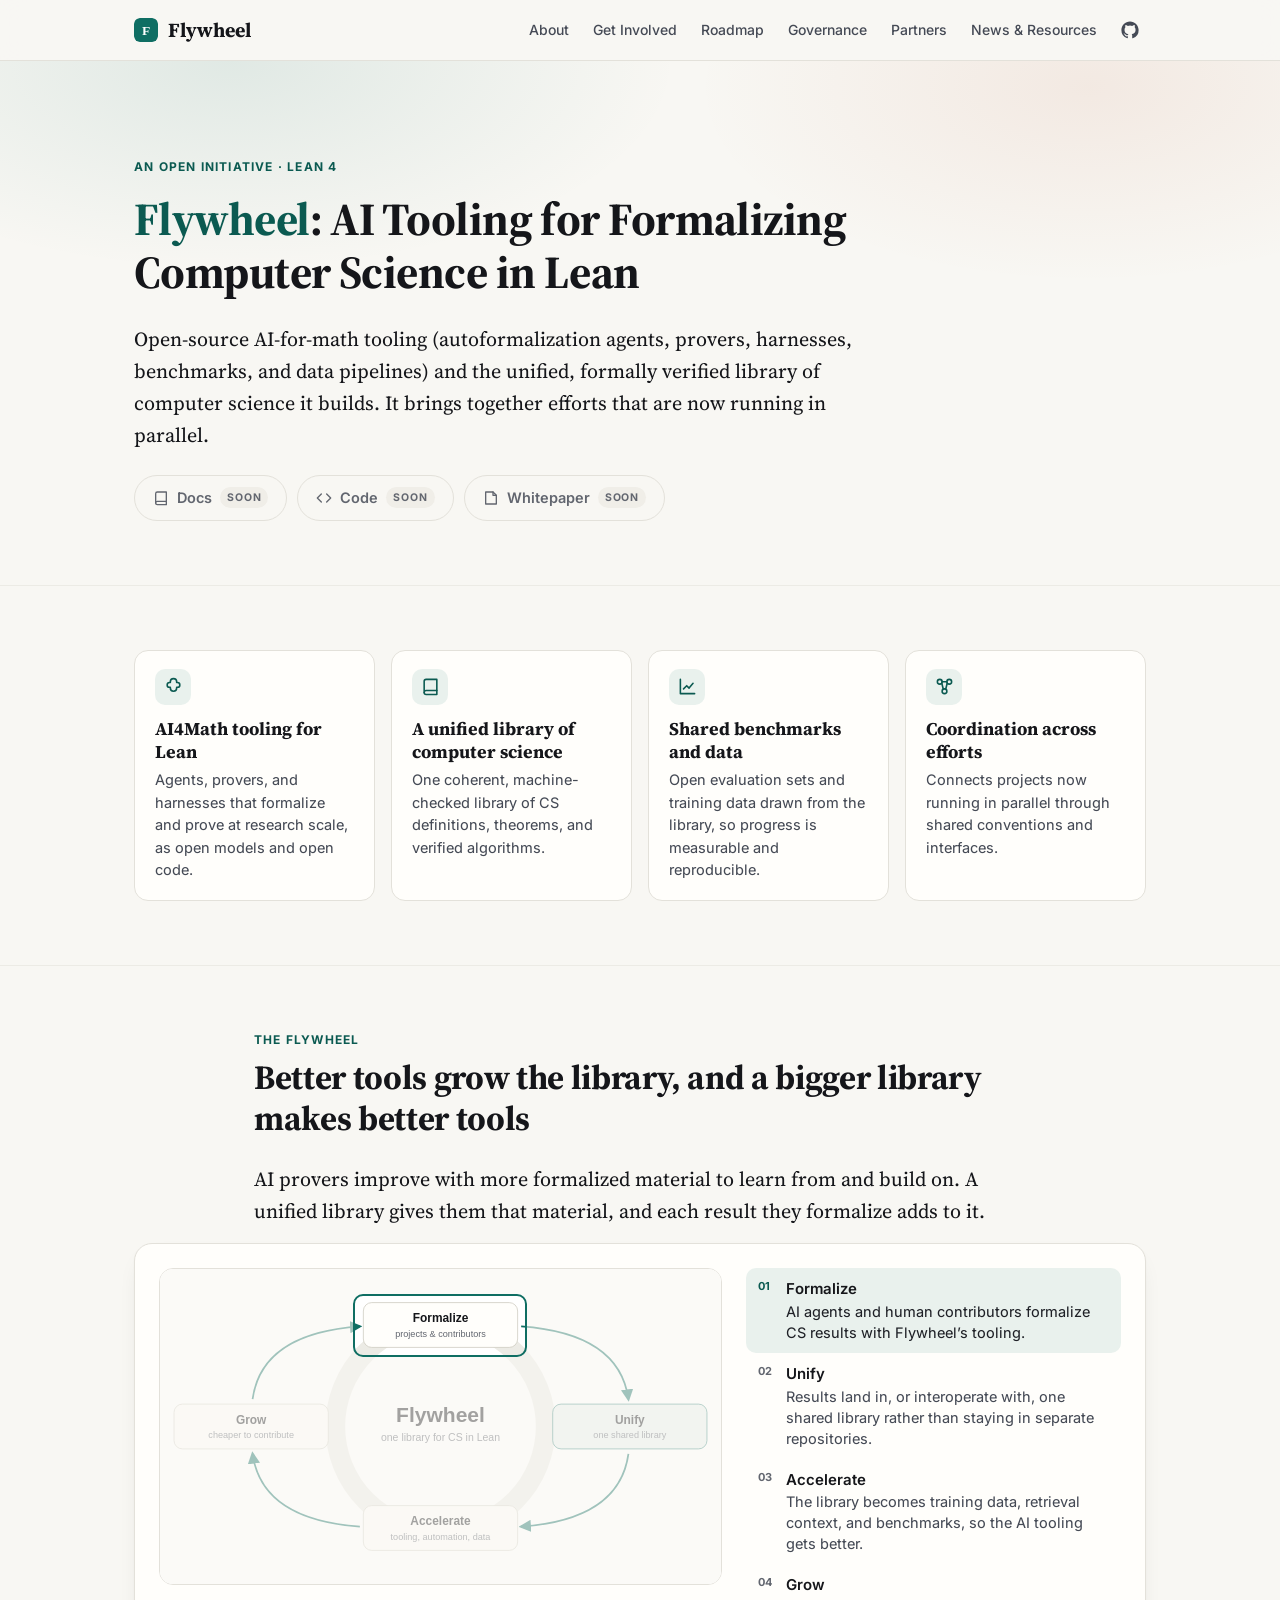
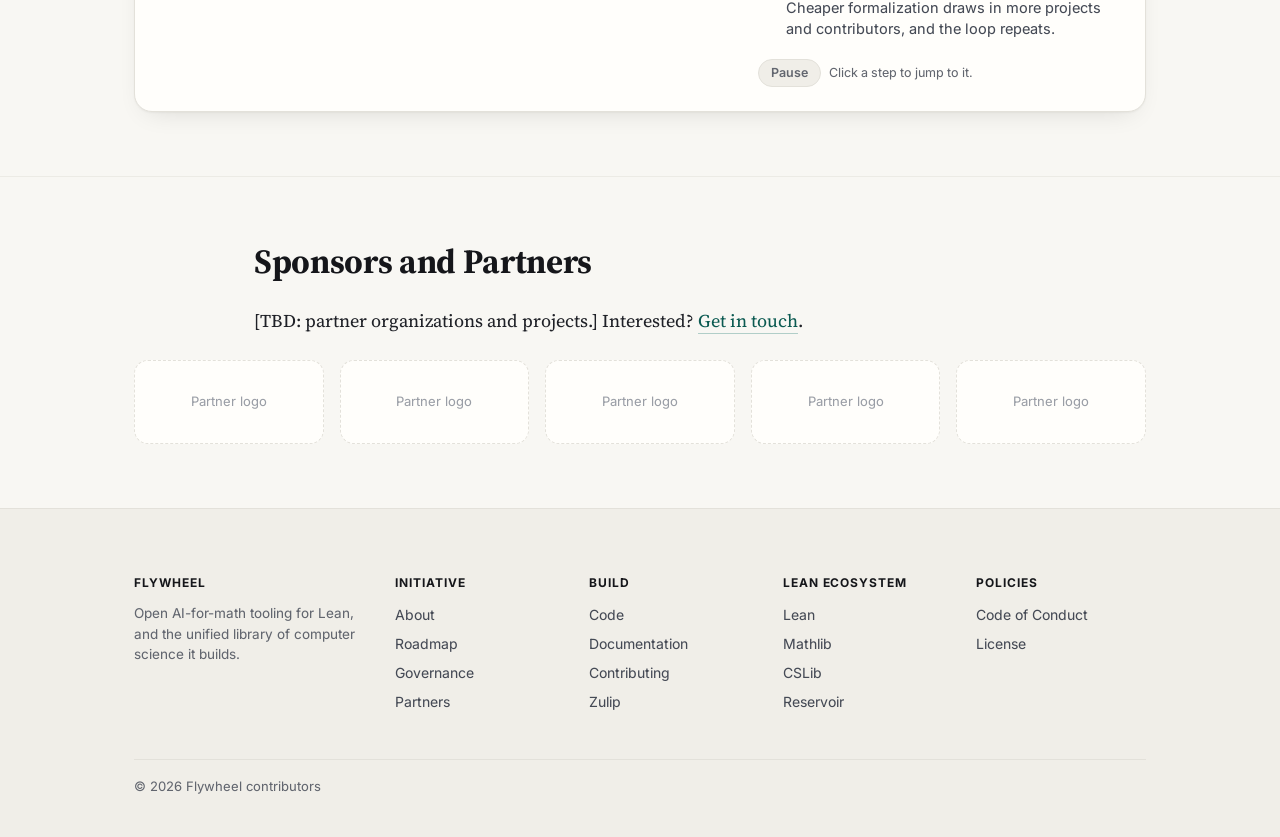
==== commit 798f0392: "Build initial Flywheel site" ====
--- a/index.html
+++ b/index.html
@@ -4,18 +4,14 @@
   <!-- Analytics (optional): paste your own tag here. -->
   <meta charset="utf-8">
   <meta name="viewport" content="width=device-width, initial-scale=1">
-  <title>Project Name: Paper Title Goes Here</title>
-  <meta name="description" content="One- or two-sentence summary of the project.">
-  <meta name="author" content="First Author">
-  <meta property="og:type" content="article">
-  <!-- <meta name="citation_arxiv_id" content="XXXX.XXXXX"> -->
-  <meta property="og:title" content="Project Name: Paper Title Goes Here">
-  <meta property="og:description" content="One- or two-sentence summary of the project.">
-  <meta property="og:image" content="https://example.github.io/project/static/placeholder.svg">
-  <meta property="og:url" content="https://example.github.io/project/">
+  <title>Flywheel: AI Tooling for Formalizing Computer Science in Lean</title>
+  <meta name="description" content="Flywheel builds open AI-for-math tooling for Lean, and uses it to grow one unified, formally verified library of computer science.">
+  <meta property="og:type" content="website">
+  <meta property="og:title" content="Flywheel: AI Tooling for Formalizing Computer Science in Lean">
+  <meta property="og:description" content="Flywheel builds open AI-for-math tooling for Lean, and uses it to grow one unified, formally verified library of computer science.">
+  <meta property="og:image" content="https://example.github.io/flywheel/static/flywheel.svg"><!-- TBD: real URL -->
   <meta name="twitter:card" content="summary_large_image">
   <link rel="icon" href="static/favicon.svg" type="image/svg+xml">
-  <link rel="canonical" href="https://example.github.io/project/">
   <link rel="preconnect" href="https://fonts.googleapis.com">
   <link rel="preconnect" href="https://fonts.gstatic.com" crossorigin>
   <link href="https://fonts.googleapis.com/css2?family=Inter:wght@400;500;600;700;800&family=Source+Serif+4:ital,opsz,wght@0,8..60,400..700;1,8..60,400&family=JetBrains+Mono:wght@400;500&display=swap" rel="stylesheet">
@@ -24,293 +20,79 @@
 </head>
 <body>
 
-<!-- Sticky top nav: one link per section id. -->
-<nav class="nav" id="nav" aria-label="Sections">
+<!-- Shared header: generated, keep identical across pages. -->
+<div class="site-header">
   <div class="wide">
-    <a class="mark" href="#top"><img src="static/favicon.svg" alt="" width="20" height="20">Project</a>
-    <span class="links">
-      <a href="#overview">Overview</a><a href="#method">Method</a><a href="#walkthrough">Walkthrough</a><a href="#results">Results</a><a href="#chart">Chart</a><a href="#bibtex">Cite</a>
-    </span>
+    <a class="mark" href="index.html"><img src="static/favicon.svg" alt="" width="24" height="24">Flywheel</a>
+    <nav class="site-nav" aria-label="Site"><a href="about.html">About</a><a href="contributing.html">Get Involved</a><a href="roadmap.html">Roadmap</a><a href="governance.html">Governance</a><a href="partners.html">Partners</a><a href="resources.html">News &amp; Resources</a><a class="gh" href="#" aria-label="GitHub"><svg viewBox="0 0 24 24" fill="currentColor" aria-hidden="true"><path d="M12 .5C5.65.5.5 5.65.5 12a11.5 11.5 0 0 0 7.86 10.92c.58.1.79-.25.79-.56v-2c-3.2.7-3.87-1.37-3.87-1.37-.52-1.33-1.28-1.69-1.28-1.69-1.05-.72.08-.7.08-.7 1.16.08 1.77 1.19 1.77 1.19 1.03 1.77 2.7 1.26 3.36.96.1-.75.4-1.26.73-1.55-2.55-.29-5.24-1.28-5.24-5.69 0-1.26.45-2.29 1.19-3.1-.12-.29-.52-1.46.11-3.05 0 0 .97-.31 3.17 1.18a11 11 0 0 1 5.77 0c2.2-1.49 3.17-1.18 3.17-1.18.63 1.59.23 2.76.11 3.05.74.81 1.19 1.84 1.19 3.1 0 4.42-2.69 5.39-5.25 5.68.41.36.78 1.06.78 2.14v3.17c0 .31.21.67.8.56A11.5 11.5 0 0 0 23.5 12C23.5 5.65 18.35.5 12 .5z"/></svg></a></nav>
   </div>
-  <span class="progress" aria-hidden="true"></span>
-</nav>
+</div>
 
-<!-- Side rail (wide screens): mirrors the nav. -->
-<aside class="rail" id="rail" aria-label="Page sections">
-  <span class="rail-marker" aria-hidden="true"></span>
-  <a href="#overview"><span class="rn">01</span><span class="rl">Overview</span></a>
-  <a href="#method"><span class="rn">02</span><span class="rl">Method</span></a>
-  <a href="#walkthrough"><span class="rn">03</span><span class="rl">Walkthrough</span></a>
-  <a href="#results"><span class="rn">04</span><span class="rl">Results</span></a>
-  <a href="#chart"><span class="rn">05</span><span class="rl">Chart</span></a>
-  <a href="#bibtex"><span class="rn">06</span><span class="rl">Cite</span></a>
-</aside>
-
-<!-- ============ HERO ============ -->
-<header id="top">
+<header class="hero">
   <div class="wide">
-    <div class="venue">Preprint &middot; 2026 &middot; <a href="#" target="_blank" rel="noopener">arXiv:XXXX.XXXXX</a></div>
-    <h1><span class="brand">Project</span>: Paper Title Goes Here</h1>
-
-    <p class="authors">
-      <span><a href="#">First Author</a><sup>1</sup></span>
-      <span><a href="#">Second Author</a><sup>1,&dagger;</sup></span>
-      <span><a href="#">Third Author</a><sup>2,&dagger;</sup></span>
-      <span>Fourth Author<sup>2</sup></span>
-    </p>
-    <p class="affils">
-      <span><sup>1</sup>Institution One</span><span><sup>2</sup>Institution Two</span>
-    </p>
-    <!-- Optional affiliation logos (put SVGs in static/logos/):
-    <div class="logos" role="group" aria-label="Affiliations">
-      <img src="static/logos/inst1.svg" alt="Institution One" width="200" height="60">
-    </div>
-    -->
-
-    <div class="buttons">
-      <a class="btn" href="#" target="_blank" rel="noopener"><svg viewBox="0 0 24 24" fill="none" stroke="currentColor" stroke-width="2" stroke-linecap="round" stroke-linejoin="round" aria-hidden="true"><path d="M4 3h11l5 5v13H4z"/><path d="M15 3v5h5"/></svg>Paper</a>
-      <span class="btn soon" aria-disabled="true"><svg viewBox="0 0 24 24" fill="none" stroke="currentColor" stroke-width="2" stroke-linecap="round" stroke-linejoin="round" aria-hidden="true"><polyline points="16 18 22 12 16 6"/><polyline points="8 6 2 12 8 18"/></svg>Code <span class="tag">soon</span></span>
-      <a class="btn" href="#bibtex"><svg viewBox="0 0 24 24" fill="none" stroke="currentColor" stroke-width="2" stroke-linecap="round" stroke-linejoin="round" aria-hidden="true"><path d="M6 4h9l5 5v11a1 1 0 0 1-1 1H6a1 1 0 0 1-1-1V5a1 1 0 0 1 1-1z"/><path d="M9 13h6M9 17h6"/></svg>BibTeX</a>
-    </div>
-    <p class="notes">
-      <sup>&dagger;</sup>Equal contribution.<br>
-      Contact: <a href="mailto:author@example.com">author@example.com</a>
-    </p>
-
-    <div class="tldr reveal">
-      <span class="tag">TL;DR</span>
-      <ul>
-        <li><b>The setting.</b> One or two sentences on the problem area.</li>
-        <li><b>The problem.</b> What is missing or broken in existing work.</li>
-        <li><b>What we do.</b> The approach, with its contributions:
-          <ul>
-            <li>contribution one;</li>
-            <li>contribution two;</li>
-            <li>contribution three.</li>
-          </ul>
-        </li>
-        <li><b>The effect.</b> The headline result in one sentence.</li>
-      </ul>
-    </div>
+    <p class="kicker">An open initiative &middot; Lean 4</p>
+    <h1><span class="brand">Flywheel</span>: AI Tooling for Formalizing Computer Science in Lean</h1>
+    <p class="lead">Open-source AI-for-math tooling (autoformalization agents, provers, harnesses, benchmarks, and data pipelines) and the unified, formally verified library of computer science it builds. It brings together efforts that are now running in parallel.</p>
+    <div class="buttons"><span class="btn soon" aria-disabled="true"><svg viewBox="0 0 24 24" fill="none" stroke="currentColor" stroke-width="2" stroke-linecap="round" stroke-linejoin="round" aria-hidden="true"><path d="M4 19.5A2.5 2.5 0 0 1 6.5 17H20V3H6.5A2.5 2.5 0 0 0 4 5.5z"/><path d="M4 19.5A2.5 2.5 0 0 0 6.5 22H20v-5"/></svg>Docs <span class="tag">soon</span></span><span class="btn soon" aria-disabled="true"><svg viewBox="0 0 24 24" fill="none" stroke="currentColor" stroke-width="2" stroke-linecap="round" stroke-linejoin="round" aria-hidden="true"><polyline points="16 18 22 12 16 6"/><polyline points="8 6 2 12 8 18"/></svg>Code <span class="tag">soon</span></span><span class="btn soon" aria-disabled="true"><svg viewBox="0 0 24 24" fill="none" stroke="currentColor" stroke-width="2" stroke-linecap="round" stroke-linejoin="round" aria-hidden="true"><path d="M4 3h11l5 5v13H4z"/><path d="M15 3v5h5"/></svg>Whitepaper <span class="tag">soon</span></span></div>
   </div>
 </header>
 
-<!-- ============ 01 OVERVIEW: modes, flow diagram, callout ============ -->
-<section id="overview">
-  <div class="wrap">
-    <p class="kicker">01 &middot; Overview</p>
-    <h2>Section headline that states the takeaway</h2>
-    <p class="lead reveal">Lead paragraph introducing the section. Use <b>bold</b> for key terms.</p>
-    <div class="modes reveal">
-      <div class="mode"><span class="h">Mode one</span><b>Short title</b><p>One or two sentences describing this mode.</p><span class="stat"><em>00.0%</em> headline metric</span></div>
-      <div class="mode c2"><span class="h">Mode two</span><b>Short title</b><p>One or two sentences describing this mode.</p><span class="stat"><em>00.0%</em> headline metric</span></div>
-      <div class="mode c3"><span class="h">Mode three</span><b>Short title</b><p>One or two sentences describing this mode.</p><span class="stat"><em>00.0%</em> headline metric</span></div>
-    </div>
-  </div>
+<section>
   <div class="wide">
-    <div class="fighead wideh"><span class="fk">Figure label</span><span class="ft">Figure title in one line</span></div>
-    <div class="flow reveal" role="group" aria-label="How the two components interact">
-      <div class="node plain"><span class="h">Component A</span><b>What component A does</b>
-        <ul>
-          <li>First responsibility.</li>
-          <li>Second responsibility.</li>
-        </ul>
-        <span class="tools"><b>Tools</b>What it has access to.</span>
-      </div>
-      <div class="arrows" aria-hidden="true"><span class="a fwd">what A sends to B</span><span class="a back">what B returns to A</span></div>
-      <div class="node accent"><span class="h">Component B</span><b>What component B does</b>
-        <ul>
-          <li>First responsibility.</li>
-          <li>Second responsibility.</li>
-        </ul>
-        <span class="tools"><b>Tools</b>What it has access to.</span>
-      </div>
-    </div>
-    <p class="flownote reveal">One-line note under the diagram.</p>
-  </div>
-  <div class="wrap">
-    <div class="callout reveal"><span class="h">The goal</span>A highlighted statement of the goal or a key definition.</div>
-  </div>
-</section>
-
-<!-- ============ 02 METHOD: numbered issues, figure + text split, pairs, tiles ============ -->
-<section id="method">
-  <div class="wrap">
-    <p class="kicker">02 &middot; Method</p>
-    <h2>Section headline that states the takeaway</h2>
-    <p class="lead reveal">Lead paragraph.</p>
-    <ol class="issues reveal">
-      <li><b>Point one</b>Explanation of the first point.</li>
-      <li><b>Point two</b>Explanation of the second point.</li>
-      <li><b>Point three</b>Explanation of the third point.</li>
-    </ol>
-  </div>
-  <div class="wide">
-    <div class="split reveal">
-      <figure class="framed">
-        <img src="static/placeholder.svg" alt="Describe the figure." width="800" height="450">
-        <figcaption><b>Figure title.</b> Caption text.</figcaption>
-      </figure>
-      <div>
-        <h3 class="tight">Subsection title</h3>
-        <p>Text that sits beside the figure.</p>
-        <ul class="props">
-          <li><b>(a) Property.</b> Description.</li>
-          <li><b>(b) Property.</b> Description.</li>
-        </ul>
-      </div>
-    </div>
-  </div>
-  <div class="wrap">
-    <h3>Problems and answers</h3>
-    <div class="pairs reveal">
-      <div class="pair"><span class="h">Issue 1 &middot; Name</span><p>Description of the issue.</p><div class="ans"><b>Our answer.</b> How we address it.</div></div>
-      <div class="pair"><span class="h">Issue 2 &middot; Name</span><p>Description of the issue.</p><div class="ans"><b>Our answer.</b> How we address it.</div></div>
-    </div>
-    <div class="tiles four reveal">
-      <div class="tile"><span class="h">Tile one</span>Short description.<span class="cert">Footnote line.</span></div>
-      <div class="tile"><span class="h">Tile two</span>Short description.<span class="cert">Footnote line.</span></div>
-      <div class="tile"><span class="h">Tile three</span>Short description.<span class="cert">Footnote line.</span></div>
-      <div class="tile"><span class="h">Tile four</span>Short description.<span class="cert">Footnote line.</span></div>
+    <div class="features reveal">
+      <div class="feature"><span class="ic"><svg viewBox="0 0 24 24" fill="none" stroke="currentColor" stroke-width="2" stroke-linecap="round" stroke-linejoin="round" aria-hidden="true"><path d="M12 2a4 4 0 0 1 4 4v1h1a3 3 0 0 1 0 6h-1v1a4 4 0 0 1-8 0v-1H7a3 3 0 0 1 0-6h1V6a4 4 0 0 1 4-4z"/></svg></span><b>AI4Math tooling for Lean</b><p>Agents, provers, and harnesses that formalize and prove at research scale, as open models and open code.</p></div>
+      <div class="feature"><span class="ic"><svg viewBox="0 0 24 24" fill="none" stroke="currentColor" stroke-width="2" stroke-linecap="round" stroke-linejoin="round" aria-hidden="true"><path d="M4 19.5A2.5 2.5 0 0 1 6.5 17H20V3H6.5A2.5 2.5 0 0 0 4 5.5z"/><path d="M4 19.5A2.5 2.5 0 0 0 6.5 22H20v-5"/></svg></span><b>A unified library of computer science</b><p>One coherent, machine-checked library of CS definitions, theorems, and verified algorithms.</p></div>
+      <div class="feature"><span class="ic"><svg viewBox="0 0 24 24" fill="none" stroke="currentColor" stroke-width="2" stroke-linecap="round" stroke-linejoin="round" aria-hidden="true"><path d="M3 3v18h18"/><path d="M7 15l4-4 3 3 5-6"/></svg></span><b>Shared benchmarks and data</b><p>Open evaluation sets and training data drawn from the library, so progress is measurable and reproducible.</p></div>
+      <div class="feature"><span class="ic"><svg viewBox="0 0 24 24" fill="none" stroke="currentColor" stroke-width="2" stroke-linecap="round" stroke-linejoin="round" aria-hidden="true"><circle cx="6" cy="6" r="3"/><circle cx="18" cy="6" r="3"/><circle cx="12" cy="18" r="3"/><path d="M8.5 7.5l2 8M15.5 7.5l-2 8M9 6h6"/></svg></span><b>Coordination across efforts</b><p>Connects projects now running in parallel through shared conventions and interfaces.</p></div>
     </div>
   </div>
 </section>
 
-<!-- ============ 03 WALKTHROUGH: spotlight over a figure (app.js) ============
-     Each step's data-region is "left top width height" as percentages of the image. -->
-<section id="walkthrough">
+<section id="flywheel">
   <div class="wrap">
-    <p class="kicker">03 &middot; Walkthrough</p>
-    <h2>Section headline that states the takeaway</h2>
+    <p class="kicker">The flywheel</p>
+    <h2>Better tools grow the library, and a bigger library makes better tools</h2>
+    <p class="lead reveal">AI provers improve with more formalized material to learn from and build on. A unified library gives them that material, and each result they formalize adds to it.</p>
   </div>
   <div class="wide">
-    <div class="fighead wideh"><span class="fk">Walkthrough</span><span class="ft">Figure title in one line</span></div>
     <div class="pipe reveal" id="pipe">
-      <div class="walk"><img src="static/placeholder.svg" alt="Describe the figure." width="800" height="450"><div class="spot" aria-hidden="true"></div></div>
-      <ol class="steps" aria-label="Walkthrough">
-        <li data-step="0" data-n="01" data-region="2 4 46 44"><b>Step one</b>What this region of the figure shows.</li>
-        <li data-step="1" data-n="02" data-region="52 4 46 44"><b>Step two</b>What this region of the figure shows.</li>
-        <li data-step="2" data-n="03" data-region="2 52 46 44"><b>Step three</b>What this region of the figure shows.</li>
-        <li data-step="3" data-n="04" data-region="52 52 46 44"><b>Step four</b>What this region of the figure shows.</li>
+      <div class="walk"><img src="static/flywheel.svg" alt="The Flywheel loop: AI tooling formalizes, results unify into one library, the library becomes data and benchmarks that improve the tooling, and cheaper formalization draws in more projects." width="800" height="450"><div class="spot" aria-hidden="true"></div></div>
+      <ol class="steps" aria-label="The flywheel loop">
+        <li data-step="0" data-n="01" data-region="34.5 8 31 20"><b>Formalize</b>AI agents and human contributors formalize CS results with Flywheel&rsquo;s tooling.</li>
+        <li data-step="1" data-n="02" data-region="68.5 40 30.5 20"><b>Unify</b>Results land in, or interoperate with, one shared library rather than staying in separate repositories.</li>
+        <li data-step="2" data-n="03" data-region="34.5 72.5 31 20"><b>Accelerate</b>The library becomes training data, retrieval context, and benchmarks, so the AI tooling gets better.</li>
+        <li data-step="3" data-n="04" data-region="1 40 30.5 20"><b>Grow</b>Cheaper formalization draws in more projects and contributors, and the loop repeats.</li>
         <li class="ctl"><button type="button">Pause</button><span>Click a step to jump to it.</span></li>
       </ol>
     </div>
   </div>
 </section>
 
-<!-- ============ 04 RESULTS: table, findings, ablation ladder ============ -->
-<section id="results">
+<section>
   <div class="wrap">
-    <p class="kicker">04 &middot; Results</p>
-    <h2>Section headline that states the takeaway</h2>
-    <p class="lead reveal">Describe the evaluation setup.</p>
-    <div class="tablewrap reveal"><table>
-      <thead><tr><th>System</th><th class="num">Metric A</th><th class="num">Metric B</th><th class="num">Metric C</th></tr></thead>
-      <tbody>
-        <tr class="group"><td colspan="4">Baselines</td></tr>
-        <tr><td>Baseline one</td><td class="num">00.0</td><td class="num">00.0</td><td class="num">00.0</td></tr>
-        <tr><td>Baseline two</td><td class="num second">00.0</td><td class="num">00.0</td><td class="num">00.0</td></tr>
-        <tr class="group"><td colspan="4">Proposed (ours)</td></tr>
-        <tr class="ours"><td>Ours</td><td class="num best">00.0</td><td class="num best">00.0</td><td class="num best">00.0</td></tr>
-      </tbody>
-    </table></div>
-    <p class="tnote">Table caption. <b>Bold</b> = best, <u>underline</u> = second best.</p>
-
-    <div class="findings reveal">
-      <div class="finding">
-        <span class="h">Finding group one</span>
-        <ol>
-          <li><b>Claim.</b> Supporting evidence.</li>
-          <li><b>Claim.</b> Supporting evidence.</li>
-        </ol>
-      </div>
-      <div class="finding">
-        <span class="h">Finding group two</span>
-        <ol>
-          <li><b>Claim.</b> Supporting evidence.</li>
-        </ol>
-      </div>
-    </div>
-
-    <p class="kicker">Ablation</p>
-    <h3 class="tight">What does each component add?</h3>
-    <div class="ladder reveal">
-      <div class="rung"><span class="t">Base</span><span class="k">00.0<small>%</small></span><span class="k2">secondary metric</span><span class="l">Description.</span></div>
-      <div class="rung"><span class="t">+ component A</span><span class="k">00.0<small>%</small></span><span class="k2">secondary metric</span><span class="l">Description.</span></div>
-      <div class="rung final"><span class="t">+ component B (full)</span><span class="k">00.0<small>%</small></span><span class="k2">secondary metric</span><span class="l">Description.</span></div>
+    <h2>Sponsors and Partners</h2>
+    <p class="reveal">[TBD: partner organizations and projects.] Interested? <a href="contributing.html">Get in touch</a>.</p>
+  </div>
+  <div class="wide">
+    <!-- Replace a slot with: <a class="slot" href="https://partner.example"><img src="static/logos/partner.svg" alt="Partner"></a> -->
+    <div class="partners reveal">
+      <div class="slot">Partner logo</div><div class="slot">Partner logo</div><div class="slot">Partner logo</div><div class="slot">Partner logo</div><div class="slot">Partner logo</div>
     </div>
   </div>
 </section>
 
-<!-- ============ 05 CHART: staged scatter with tooltips (app.js) ============
-     Marks with data-stage="n" appear at step n. A .hit circle right after a .mark gives it a tooltip.
-     data-series="1|2|3" ties marks to the legend and to --c1/--c2/--c3. -->
-<section id="chart">
-  <div class="wrap">
-    <p class="kicker">05 &middot; Chart</p>
-    <h2>Section headline that states the takeaway</h2>
-    <p class="lead reveal">Describe what the chart measures.</p>
+<!-- Shared footer: generated, keep identical across pages. -->
+<footer class="site-footer">
+  <div class="wide">
+    <div class="cols">
+      <div class="about"><h4>Flywheel</h4><p>Open AI-for-math tooling for Lean, and the unified library of computer science it builds.</p></div>
+      <div><h4>Initiative</h4><ul><li><a href="about.html">About</a></li><li><a href="roadmap.html">Roadmap</a></li><li><a href="governance.html">Governance</a></li><li><a href="partners.html">Partners</a></li></ul></div>
+      <div><h4>Build</h4><ul><li><a href="#">Code</a></li><li><a href="#">Documentation</a></li><li><a href="contributing.html">Contributing</a></li><li><a href="#">Zulip</a></li></ul></div>
+      <div><h4>Lean ecosystem</h4><ul><li><a href="https://lean-lang.org/">Lean</a></li><li><a href="https://leanprover-community.github.io/">Mathlib</a></li><li><a href="https://www.cslib.io/">CSLib</a></li><li><a href="https://reservoir.lean-lang.org/">Reservoir</a></li></ul></div>
+      <div><h4>Policies</h4><ul><li><a href="#">Code of Conduct</a></li><li><a href="#">License</a></li></ul></div>
+    </div>
+    <div class="legal">&copy; 2026 Flywheel contributors</div>
   </div>
-  <div class="wide">
-    <div class="chartwrap reveal" id="chartwrap">
-      <div class="fighead"><span class="fk">Chart</span><span class="ft">Chart title in one line</span></div>
-      <div class="chartcol">
-      <svg class="chart" viewBox="0 0 760 400" role="group" data-stage="3" aria-label="Describe the chart.">
-<line x1="58" y1="270" x2="738" y2="270" stroke="#ecebe5"/><text x="48" y="274" text-anchor="end" font-size="15" fill="#454a55">25</text>
-<line x1="58" y1="190" x2="738" y2="190" stroke="#ecebe5"/><text x="48" y="194" text-anchor="end" font-size="15" fill="#454a55">50</text>
-<line x1="58" y1="110" x2="738" y2="110" stroke="#ecebe5"/><text x="48" y="114" text-anchor="end" font-size="15" fill="#454a55">75</text>
-<line x1="58" y1="18" x2="58" y2="350" stroke="#c9c6bb"/><line x1="58" y1="350" x2="738" y2="350" stroke="#c9c6bb"/>
-<text x="398" y="390" text-anchor="middle" font-size="15.5" fill="#454a55">X-axis label</text>
-<text transform="translate(14 184) rotate(-90)" text-anchor="middle" font-size="15.5" fill="#454a55">Y-axis label</text>
-<g class="mark" data-stage="1" data-series="1"><circle cx="200" cy="280" r="11" fill="#fff" stroke="#737373" stroke-width="2.6"/></g><circle class="hit" cx="200" cy="280" r="18" data-name="Point A" data-val="value A" data-color="#737373" data-sub="series one"/>
-<g class="mark" data-stage="2" data-series="2" style="--d:.1s"><circle cx="380" cy="200" r="11" fill="#fff" stroke="#2a78d6" stroke-width="2.6"/></g><circle class="hit" data-stage="2" cx="380" cy="200" r="18" data-name="Point B" data-val="value B" data-color="#2a78d6" data-sub="series two"/>
-<g class="mark" data-stage="3" data-series="3" style="--d:.2s"><circle class="ping" cx="560" cy="100" r="12" fill="none" stroke="#e08a1e" stroke-width="2"/><circle cx="560" cy="100" r="12" fill="#e08a1e" stroke="#fff" stroke-width="2.5"/></g><circle class="hit" data-stage="3" cx="560" cy="100" r="18" data-name="Point C (ours)" data-val="value C" data-color="#e08a1e" data-sub="series three"/>
-      </svg>
-      <div class="keys">
-        <div class="key" role="group" aria-label="Key">
-          <span class="kl">Series:</span>
-          <span data-series="1"><svg viewBox="0 0 20 20" aria-hidden="true"><circle cx="10" cy="10" r="7" fill="#fff" stroke="#737373" stroke-width="2"/></svg>Series one</span>
-          <span data-series="2"><svg viewBox="0 0 20 20" aria-hidden="true"><circle cx="10" cy="10" r="7" fill="#fff" stroke="#2a78d6" stroke-width="2"/></svg>Series two</span>
-          <span data-series="3"><svg viewBox="0 0 20 20" aria-hidden="true"><circle cx="10" cy="10" r="7" fill="#e08a1e"/></svg>Series three</span>
-        </div>
-      </div>
-      </div>
-      <ol class="steps" aria-label="How to read the chart">
-        <li data-step="0" data-n="01"><b>Stage one</b>What the first points show.</li>
-        <li data-step="1" data-n="02"><b>Stage two</b>What gets added.</li>
-        <li data-step="2" data-n="03"><b>Stage three</b>The main result.</li>
-        <li class="ctl"><button type="button">Replay</button><span>Click a step to jump to it.</span></li>
-      </ol>
-    </div>
-    <p class="tnote">Hover a point for details.</p>
-    <div class="cost3 reveal">
-      <div class="c"><span class="h"><i class="sw-1"></i>Setting one</span><span class="big">00.0<small>%</small></span><span class="at">context line</span><span class="vs">Comparison sentence.</span></div>
-      <div class="c"><span class="h"><i class="sw-2"></i>Setting two</span><span class="big">00.0<small>%</small></span><span class="at">context line</span><span class="vs">Comparison sentence.</span></div>
-      <div class="c"><span class="h"><i class="sw-3"></i>Setting three</span><span class="big">00.0<small>%</small></span><span class="at">context line</span><span class="vs">Comparison sentence.</span></div>
-    </div>
-  </div>
-</section>
-
-<!-- ============ 06 CITE ============ -->
-<section id="bibtex">
-  <div class="wrap">
-    <p class="kicker">06 &middot; Cite</p>
-    <h2>BibTeX</h2>
-    <p class="cite reveal">If you find this work useful, please cite <a href="#" target="_blank" rel="noopener">the paper</a>.</p>
-    <div class="bibwrap reveal">
-      <button type="button" class="copybtn">Copy</button>
-<pre class="bibtex">@article{author2026project,
-  title   = {{Project}: Paper Title Goes Here},
-  author  = {Author, First and Author, Second},
-  journal = {arXiv preprint arXiv:XXXX.XXXXX},
-  year    = {2026}
-}</pre>
-    </div>
-  </div>
-</section>
-
-<footer>
-  <div class="wrap">Project &middot; 2026</div>
 </footer>
 
 <div id="tip" role="tooltip" aria-hidden="true"></div>
--- a/style.css
+++ b/style.css
@@ -364,3 +364,71 @@
 }
 @media (max-width: 760px) { .pairs, .findings, .cost3 { grid-template-columns: 1fr; } }
 @media (max-width: 640px) { .glancecard .glance { min-width: 760px; } .chartwrap .chart { min-width: 600px; } .tiles.four { grid-template-columns: 1fr; } .ladder, .stages { grid-template-columns: 1fr; } }
+
+/* ===== multi-page site chrome ===== */
+.site-header { position: sticky; top: 0; z-index: 40; background: rgba(248, 247, 243, .9); backdrop-filter: blur(12px) saturate(160%); -webkit-backdrop-filter: blur(12px) saturate(160%); border-bottom: 1px solid var(--rule); }
+.site-header .wide { display: flex; align-items: center; gap: var(--s3); height: 60px; }
+.site-header .mark { font-family: var(--serif); font-weight: 700; font-size: 20px; color: var(--ink); border: 0; display: inline-flex; align-items: center; gap: 10px; white-space: nowrap; }
+.site-header .mark img { width: 24px; height: 24px; border-radius: 6px; }
+.site-nav { margin-left: auto; display: flex; align-items: center; gap: 2px; font-family: var(--sans); font-size: 14px; font-weight: 500; overflow-x: auto; scrollbar-width: none; }
+.site-nav::-webkit-scrollbar { display: none; }
+.site-nav a { color: var(--ink-2); border: 0; padding: 7px 11px; border-radius: 999px; white-space: nowrap; }
+.site-nav a:hover { color: var(--ink); background: var(--surface-2); }
+.site-nav a[aria-current="page"] { color: var(--accent-ink); background: var(--accent-soft); }
+.site-nav .gh { display: inline-flex; padding: 7px; margin-left: 4px; }
+.site-nav .gh svg { width: 18px; height: 18px; }
+@media (max-width: 760px) { .site-header .wide { flex-direction: column; align-items: flex-start; height: auto; gap: 4px; padding-top: 10px; padding-bottom: 8px; } .site-nav { margin-left: -11px; max-width: calc(100% + 11px); } }
+
+/* home hero */
+.hero { text-align: left; padding: var(--s6) 0 var(--s5); }
+.hero h1 { margin-left: 0; text-align: left; }
+.hero .lead { max-width: 760px; }
+.hero .buttons { justify-content: flex-start; }
+
+/* subpage title block */
+.page-head { text-align: left; padding: var(--s5) 0 var(--s4); }
+.page-head h1 { margin: var(--s1) 0 var(--s2); text-align: left; }
+.page-head .lead { margin: 0; max-width: 760px; color: var(--ink-2); }
+
+/* home feature grid */
+.features { display: grid; grid-template-columns: repeat(4, 1fr); gap: var(--s2); }
+.feature { background: var(--surface); border: 1px solid var(--rule); border-radius: var(--r-card); padding: var(--card-pad); }
+.feature .ic { display: inline-flex; width: 36px; height: 36px; border-radius: 10px; align-items: center; justify-content: center; background: var(--accent-soft); color: var(--accent-ink); margin-bottom: 12px; }
+.feature .ic svg { width: 19px; height: 19px; }
+.feature b { display: block; font-family: var(--serif); font-size: 18px; line-height: 1.3; margin-bottom: 6px; }
+.feature p { margin: 0; font-family: var(--sans); font-size: 14.5px; line-height: 1.55; color: var(--ink-2); }
+@media (max-width: 960px) { .features { grid-template-columns: 1fr 1fr; } }
+@media (max-width: 560px) { .features { grid-template-columns: 1fr; } }
+
+/* partner logo slots */
+.partners { display: grid; grid-template-columns: repeat(auto-fill, minmax(170px, 1fr)); gap: var(--s2); margin-top: var(--s3); }
+.partners .slot { display: flex; align-items: center; justify-content: center; height: 84px; border: 1px dashed var(--rule); border-radius: var(--r-card); font-family: var(--sans); font-size: 13px; color: var(--faint); background: var(--surface); }
+.partners img { max-height: 44px; max-width: 80%; }
+
+/* people cards */
+.people { display: grid; grid-template-columns: repeat(auto-fill, minmax(200px, 1fr)); gap: var(--s2); margin-top: var(--s2); }
+.person { background: var(--surface); border: 1px solid var(--rule); border-radius: var(--r-card); padding: 16px; display: flex; gap: 12px; align-items: center; }
+.person .av { flex: none; width: 48px; height: 48px; border-radius: 50%; background: var(--surface-2); display: flex; align-items: center; justify-content: center; font-family: var(--sans); font-weight: 700; color: var(--faint); }
+.person .av img { width: 100%; height: 100%; border-radius: 50%; object-fit: cover; }
+.person b { display: block; font-family: var(--sans); font-size: 15px; line-height: 1.3; }
+.person span { display: block; font-family: var(--sans); font-size: 13px; line-height: 1.4; color: var(--muted); }
+
+/* plain resource list */
+.reslist { list-style: none; padding: 0; margin: var(--s2) 0 0; }
+.reslist li { padding: 14px 0; border-top: 1px solid var(--rule-soft); }
+.reslist li:last-child { border-bottom: 1px solid var(--rule-soft); }
+.reslist b { display: block; }
+.reslist span { display: block; font-family: var(--sans); font-size: 14px; color: var(--muted); }
+
+/* footer with link groups */
+.site-footer { border-top: 1px solid var(--rule); background: var(--surface-2); padding: var(--s5) 0 var(--s4); font-family: var(--sans); font-size: 14px; }
+.site-footer .cols { display: grid; grid-template-columns: 1.4fr repeat(4, 1fr); gap: var(--s3); }
+.site-footer h4 { margin: 0 0 10px; font-size: 12px; letter-spacing: .08em; text-transform: uppercase; color: var(--ink); }
+.site-footer ul { list-style: none; margin: 0; padding: 0; }
+.site-footer li { margin: 0 0 6px; }
+.site-footer a { color: var(--ink-2); border: 0; }
+.site-footer a:hover { color: var(--accent-ink); }
+.site-footer .about p { color: var(--muted); font-size: 13.5px; line-height: 1.55; max-width: 260px; }
+.site-footer .legal { margin-top: var(--s4); padding-top: var(--s2); border-top: 1px solid var(--rule); color: var(--muted); font-size: 13px; }
+@media (max-width: 860px) { .site-footer .cols { grid-template-columns: 1fr 1fr; } .site-footer .about { grid-column: 1 / -1; } }
+.site-footer { text-align: left; }
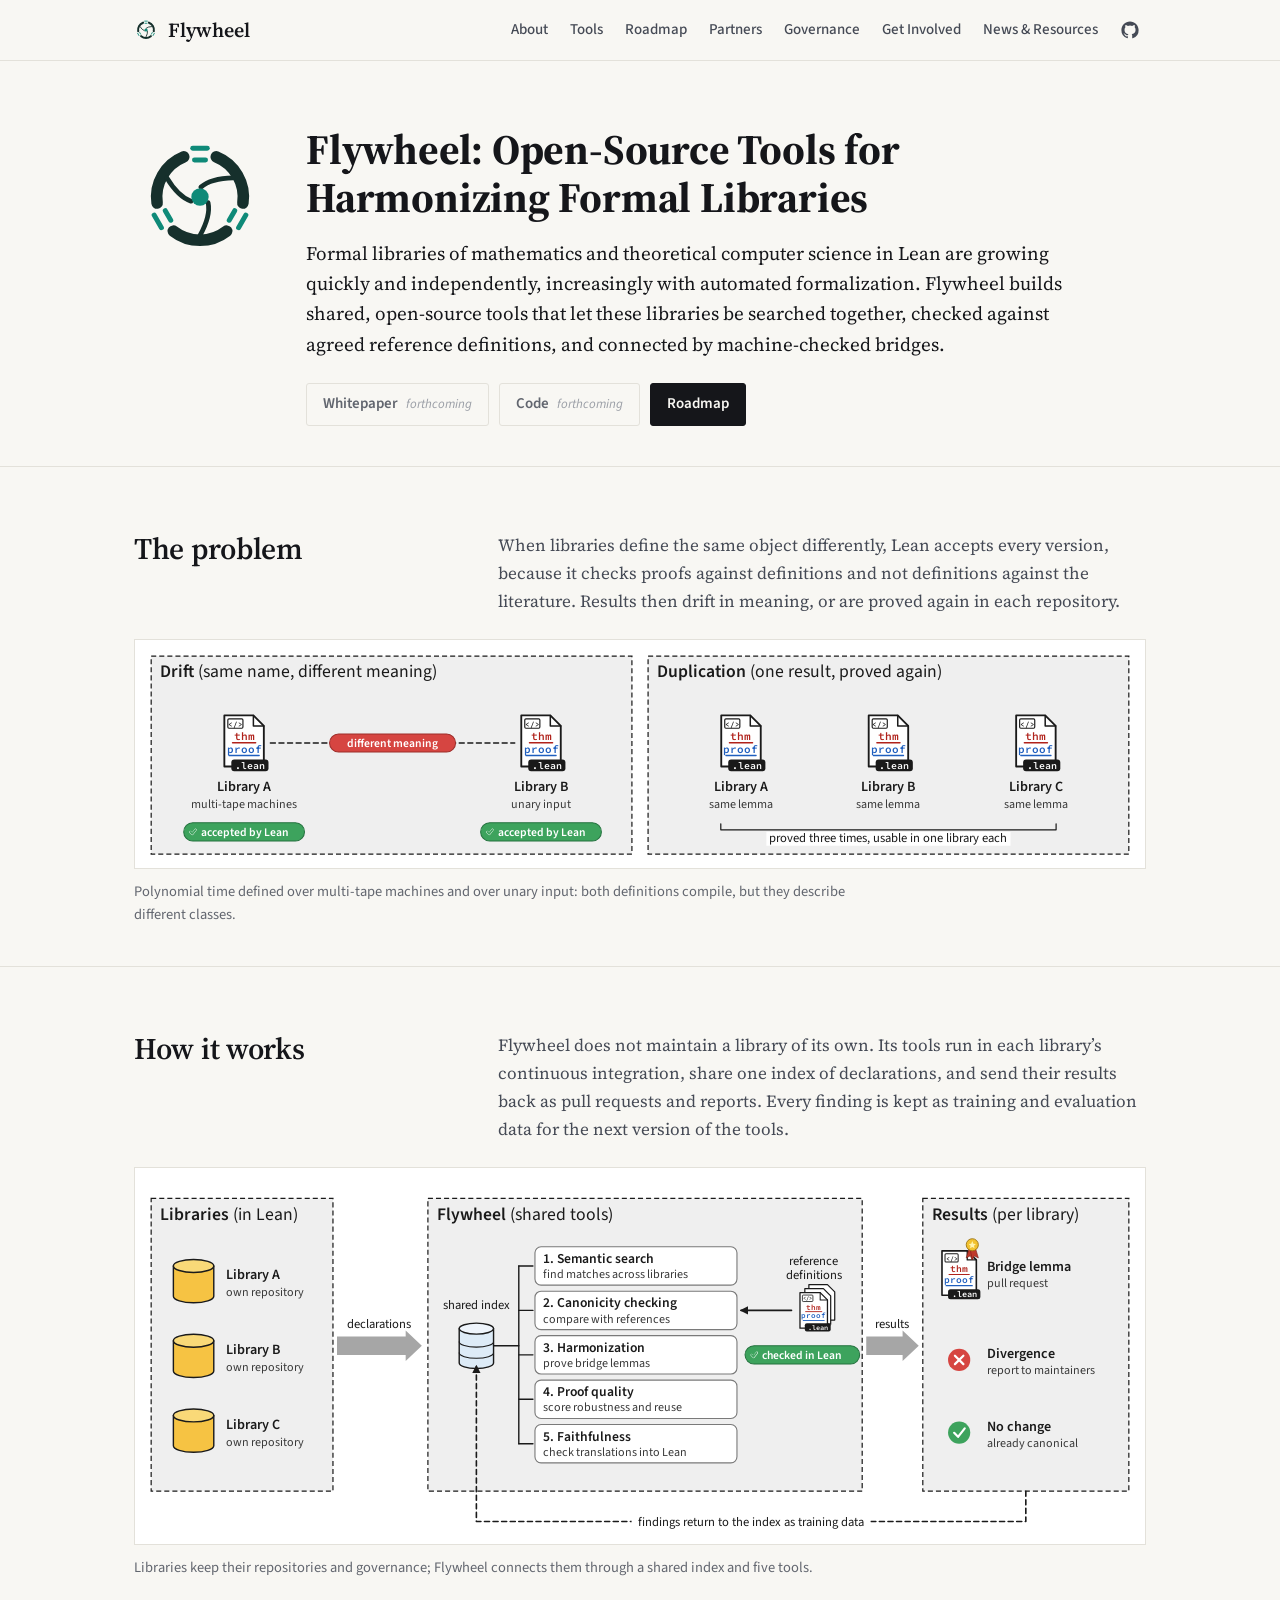
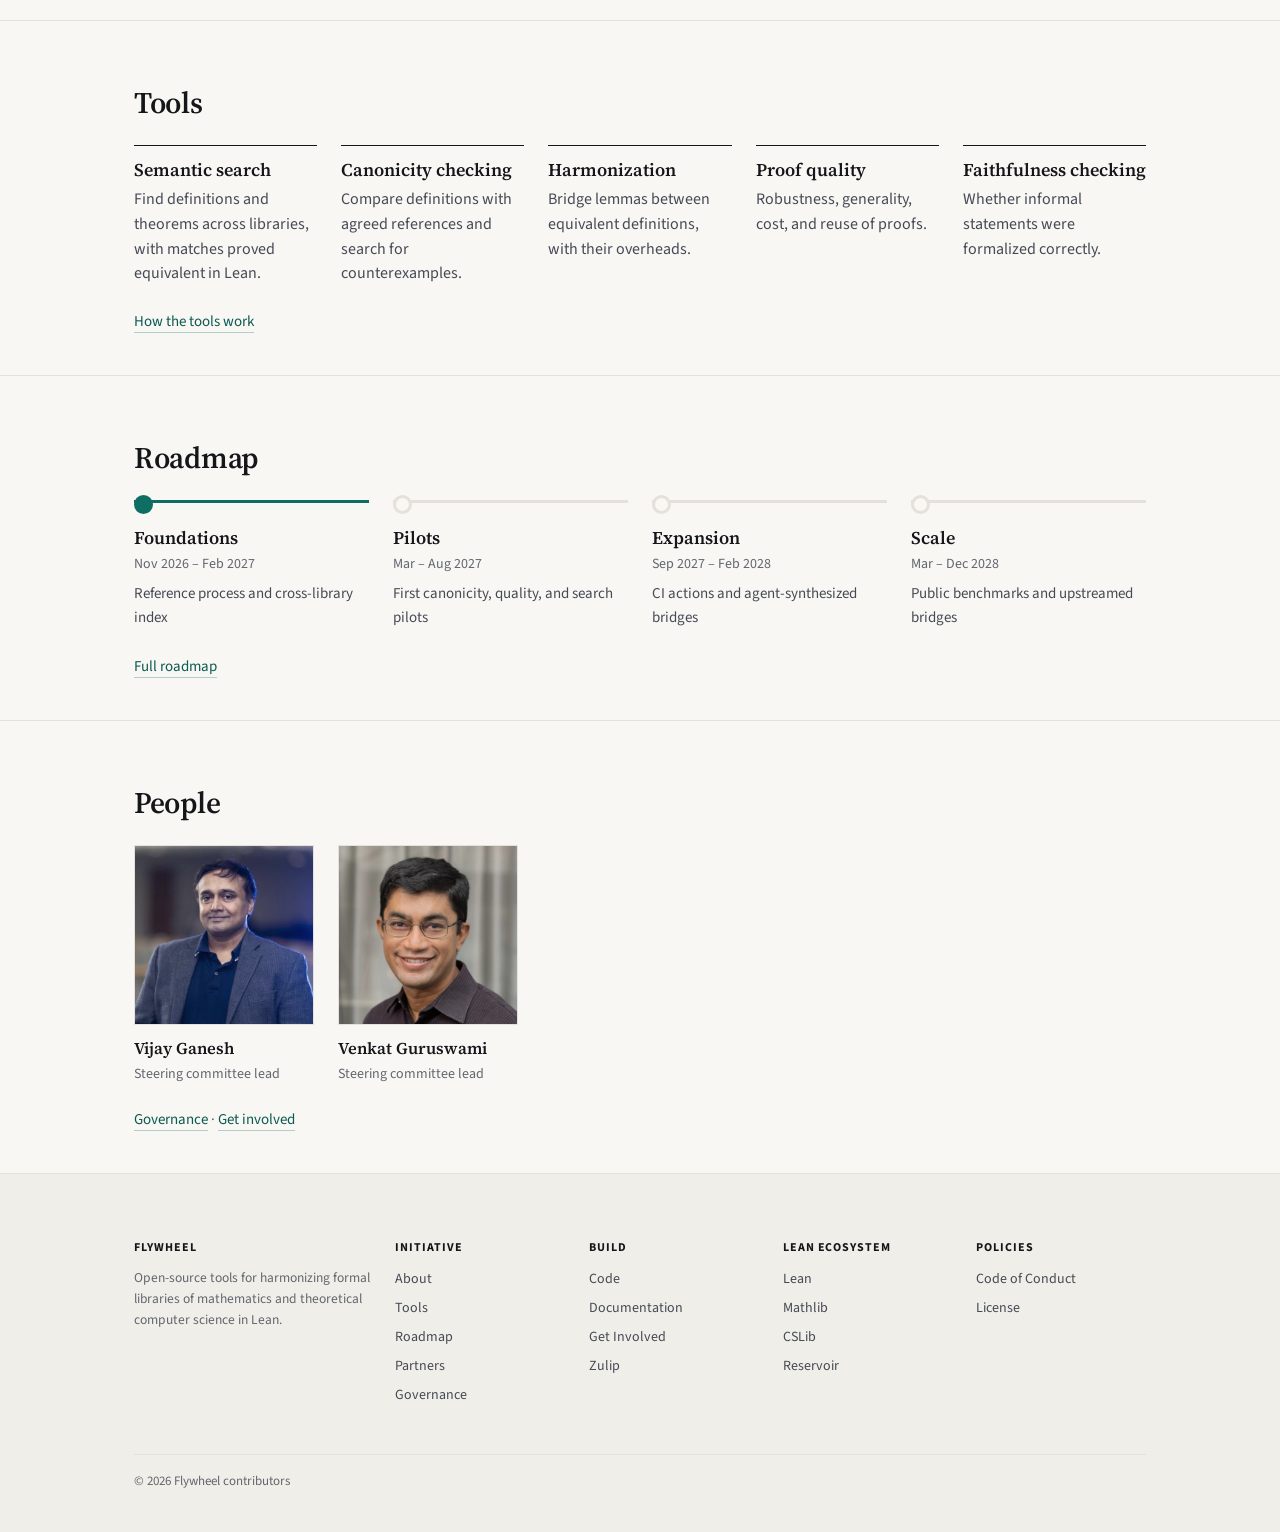
==== commit b27494f3: "Rebuild Flywheel site around harmonization tools" ====
--- a/index.html
+++ b/index.html
@@ -4,90 +4,306 @@
   <!-- Analytics (optional): paste your own tag here. -->
   <meta charset="utf-8">
   <meta name="viewport" content="width=device-width, initial-scale=1">
-  <title>Flywheel: AI Tooling for Formalizing Computer Science in Lean</title>
-  <meta name="description" content="Flywheel builds open AI-for-math tooling for Lean, and uses it to grow one unified, formally verified library of computer science.">
+  <title>Flywheel: Open-Source Tools for Harmonizing Formal Libraries</title>
+  <meta name="description" content="Flywheel is an open-source toolchain that helps formal libraries of mathematics and theoretical computer science in Lean agree with each other.">
   <meta property="og:type" content="website">
-  <meta property="og:title" content="Flywheel: AI Tooling for Formalizing Computer Science in Lean">
-  <meta property="og:description" content="Flywheel builds open AI-for-math tooling for Lean, and uses it to grow one unified, formally verified library of computer science.">
-  <meta property="og:image" content="https://example.github.io/flywheel/static/flywheel.svg"><!-- TBD: real URL -->
+  <meta property="og:title" content="Flywheel: Open-Source Tools for Harmonizing Formal Libraries">
+  <meta property="og:description" content="Flywheel is an open-source toolchain that helps formal libraries of mathematics and theoretical computer science in Lean agree with each other.">
+  <meta property="og:image" content="https://example.github.io/flywheel/static/logo.svg"><!-- TBD: real URL; social previews need a PNG -->
   <meta name="twitter:card" content="summary_large_image">
   <link rel="icon" href="static/favicon.svg" type="image/svg+xml">
   <link rel="preconnect" href="https://fonts.googleapis.com">
   <link rel="preconnect" href="https://fonts.gstatic.com" crossorigin>
-  <link href="https://fonts.googleapis.com/css2?family=Inter:wght@400;500;600;700;800&family=Source+Serif+4:ital,opsz,wght@0,8..60,400..700;1,8..60,400&family=JetBrains+Mono:wght@400;500&display=swap" rel="stylesheet">
-  <link rel="stylesheet" href="style.css">
+  <link href="https://fonts.googleapis.com/css2?family=Source+Sans+3:wght@400;600;700&family=Source+Serif+4:ital,opsz,wght@0,8..60,400..700;1,8..60,400&family=Source+Code+Pro:wght@400;500&display=swap" rel="stylesheet">
+  <link rel="stylesheet" href="style.css?v=41f234de">
   <noscript><style>.reveal{opacity:1;transform:none}.steps .ctl{display:none}</style></noscript>
 </head>
 <body>
 
-<!-- Shared header: generated, keep identical across pages. -->
+<!-- Shared header: keep identical across pages. -->
 <div class="site-header">
   <div class="wide">
-    <a class="mark" href="index.html"><img src="static/favicon.svg" alt="" width="24" height="24">Flywheel</a>
-    <nav class="site-nav" aria-label="Site"><a href="about.html">About</a><a href="contributing.html">Get Involved</a><a href="roadmap.html">Roadmap</a><a href="governance.html">Governance</a><a href="partners.html">Partners</a><a href="resources.html">News &amp; Resources</a><a class="gh" href="#" aria-label="GitHub"><svg viewBox="0 0 24 24" fill="currentColor" aria-hidden="true"><path d="M12 .5C5.65.5.5 5.65.5 12a11.5 11.5 0 0 0 7.86 10.92c.58.1.79-.25.79-.56v-2c-3.2.7-3.87-1.37-3.87-1.37-.52-1.33-1.28-1.69-1.28-1.69-1.05-.72.08-.7.08-.7 1.16.08 1.77 1.19 1.77 1.19 1.03 1.77 2.7 1.26 3.36.96.1-.75.4-1.26.73-1.55-2.55-.29-5.24-1.28-5.24-5.69 0-1.26.45-2.29 1.19-3.1-.12-.29-.52-1.46.11-3.05 0 0 .97-.31 3.17 1.18a11 11 0 0 1 5.77 0c2.2-1.49 3.17-1.18 3.17-1.18.63 1.59.23 2.76.11 3.05.74.81 1.19 1.84 1.19 3.1 0 4.42-2.69 5.39-5.25 5.68.41.36.78 1.06.78 2.14v3.17c0 .31.21.67.8.56A11.5 11.5 0 0 0 23.5 12C23.5 5.65 18.35.5 12 .5z"/></svg></a></nav>
+    <a class="mark" href="index.html"><img src="static/logo.svg" alt="" width="26" height="26">Flywheel</a>
+    <nav class="site-nav" aria-label="Site"><a href="about.html">About</a> <a href="tools.html">Tools</a> <a href="roadmap.html">Roadmap</a> <a href="partners.html">Partners</a> <a href="governance.html">Governance</a> <a href="contributing.html">Get Involved</a> <a href="resources.html">News &amp; Resources</a> <a class="gh" href="#" aria-label="GitHub"><svg viewBox="0 0 24 24" width="18" height="18" fill="currentColor" aria-hidden="true"><path d="M12 .5C5.65.5.5 5.65.5 12a11.5 11.5 0 0 0 7.86 10.92c.58.1.79-.25.79-.56v-2c-3.2.7-3.87-1.37-3.87-1.37-.52-1.33-1.28-1.69-1.28-1.69-1.05-.72.08-.7.08-.7 1.16.08 1.77 1.19 1.77 1.19 1.03 1.77 2.7 1.26 3.36.96.1-.75.4-1.26.73-1.55-2.55-.29-5.24-1.28-5.24-5.69 0-1.26.45-2.29 1.19-3.1-.12-.29-.52-1.46.11-3.05 0 0 .97-.31 3.17 1.18a11 11 0 0 1 5.77 0c2.2-1.49 3.17-1.18 3.17-1.18.63 1.59.23 2.76.11 3.05.74.81 1.19 1.84 1.19 3.1 0 4.42-2.69 5.39-5.25 5.68.41.36.78 1.06.78 2.14v3.17c0 .31.21.67.8.56A11.5 11.5 0 0 0 23.5 12C23.5 5.65 18.35.5 12 .5z"/></svg></a></nav>
   </div>
 </div>
 
 <header class="hero">
-  <div class="wide">
-    <p class="kicker">An open initiative &middot; Lean 4</p>
-    <h1><span class="brand">Flywheel</span>: AI Tooling for Formalizing Computer Science in Lean</h1>
-    <p class="lead">Open-source AI-for-math tooling (autoformalization agents, provers, harnesses, benchmarks, and data pipelines) and the unified, formally verified library of computer science it builds. It brings together efforts that are now running in parallel.</p>
-    <div class="buttons"><span class="btn soon" aria-disabled="true"><svg viewBox="0 0 24 24" fill="none" stroke="currentColor" stroke-width="2" stroke-linecap="round" stroke-linejoin="round" aria-hidden="true"><path d="M4 19.5A2.5 2.5 0 0 1 6.5 17H20V3H6.5A2.5 2.5 0 0 0 4 5.5z"/><path d="M4 19.5A2.5 2.5 0 0 0 6.5 22H20v-5"/></svg>Docs <span class="tag">soon</span></span><span class="btn soon" aria-disabled="true"><svg viewBox="0 0 24 24" fill="none" stroke="currentColor" stroke-width="2" stroke-linecap="round" stroke-linejoin="round" aria-hidden="true"><polyline points="16 18 22 12 16 6"/><polyline points="8 6 2 12 8 18"/></svg>Code <span class="tag">soon</span></span><span class="btn soon" aria-disabled="true"><svg viewBox="0 0 24 24" fill="none" stroke="currentColor" stroke-width="2" stroke-linecap="round" stroke-linejoin="round" aria-hidden="true"><path d="M4 3h11l5 5v13H4z"/><path d="M15 3v5h5"/></svg>Whitepaper <span class="tag">soon</span></span></div>
+  <div class="wide hero-row">
+    <img class="hero-mark" src="static/logo.svg" alt="Flywheel logo: three arcs, representing separate libraries, joined by equivalence bridges into one wheel around a shared hub" width="132" height="132">
+    <div>
+    <h1><span class="brand">Flywheel</span>: Open-Source Tools for Harmonizing Formal Libraries</h1>
+    <p class="lead">Formal libraries of mathematics and theoretical computer science in Lean are growing quickly and independently, increasingly with automated formalization. Flywheel builds shared, open-source tools that let these libraries be searched together, checked against agreed reference definitions, and connected by machine-checked bridges.</p>
+    <div class="buttons"><span class="btn soon" aria-disabled="true">Whitepaper <span class="tag">forthcoming</span></span> <span class="btn soon" aria-disabled="true">Code <span class="tag">forthcoming</span></span> <a class="btn" href="roadmap.html">Roadmap</a></div>
+    </div>
   </div>
 </header>
 
 <section>
   <div class="wide">
-    <div class="features reveal">
-      <div class="feature"><span class="ic"><svg viewBox="0 0 24 24" fill="none" stroke="currentColor" stroke-width="2" stroke-linecap="round" stroke-linejoin="round" aria-hidden="true"><path d="M12 2a4 4 0 0 1 4 4v1h1a3 3 0 0 1 0 6h-1v1a4 4 0 0 1-8 0v-1H7a3 3 0 0 1 0-6h1V6a4 4 0 0 1 4-4z"/></svg></span><b>AI4Math tooling for Lean</b><p>Agents, provers, and harnesses that formalize and prove at research scale, as open models and open code.</p></div>
-      <div class="feature"><span class="ic"><svg viewBox="0 0 24 24" fill="none" stroke="currentColor" stroke-width="2" stroke-linecap="round" stroke-linejoin="round" aria-hidden="true"><path d="M4 19.5A2.5 2.5 0 0 1 6.5 17H20V3H6.5A2.5 2.5 0 0 0 4 5.5z"/><path d="M4 19.5A2.5 2.5 0 0 0 6.5 22H20v-5"/></svg></span><b>A unified library of computer science</b><p>One coherent, machine-checked library of CS definitions, theorems, and verified algorithms.</p></div>
-      <div class="feature"><span class="ic"><svg viewBox="0 0 24 24" fill="none" stroke="currentColor" stroke-width="2" stroke-linecap="round" stroke-linejoin="round" aria-hidden="true"><path d="M3 3v18h18"/><path d="M7 15l4-4 3 3 5-6"/></svg></span><b>Shared benchmarks and data</b><p>Open evaluation sets and training data drawn from the library, so progress is measurable and reproducible.</p></div>
-      <div class="feature"><span class="ic"><svg viewBox="0 0 24 24" fill="none" stroke="currentColor" stroke-width="2" stroke-linecap="round" stroke-linejoin="round" aria-hidden="true"><circle cx="6" cy="6" r="3"/><circle cx="18" cy="6" r="3"/><circle cx="12" cy="18" r="3"/><path d="M8.5 7.5l2 8M15.5 7.5l-2 8M9 6h6"/></svg></span><b>Coordination across efforts</b><p>Connects projects now running in parallel through shared conventions and interfaces.</p></div>
-    </div>
-  </div>
-</section>
-
-<section id="flywheel">
-  <div class="wrap">
-    <p class="kicker">The flywheel</p>
-    <h2>Better tools grow the library, and a bigger library makes better tools</h2>
-    <p class="lead reveal">AI provers improve with more formalized material to learn from and build on. A unified library gives them that material, and each result they formalize adds to it.</p>
-  </div>
-  <div class="wide">
-    <div class="pipe reveal" id="pipe">
-      <div class="walk"><img src="static/flywheel.svg" alt="The Flywheel loop: AI tooling formalizes, results unify into one library, the library becomes data and benchmarks that improve the tooling, and cheaper formalization draws in more projects." width="800" height="450"><div class="spot" aria-hidden="true"></div></div>
-      <ol class="steps" aria-label="The flywheel loop">
-        <li data-step="0" data-n="01" data-region="34.5 8 31 20"><b>Formalize</b>AI agents and human contributors formalize CS results with Flywheel&rsquo;s tooling.</li>
-        <li data-step="1" data-n="02" data-region="68.5 40 30.5 20"><b>Unify</b>Results land in, or interoperate with, one shared library rather than staying in separate repositories.</li>
-        <li data-step="2" data-n="03" data-region="34.5 72.5 31 20"><b>Accelerate</b>The library becomes training data, retrieval context, and benchmarks, so the AI tooling gets better.</li>
-        <li data-step="3" data-n="04" data-region="1 40 30.5 20"><b>Grow</b>Cheaper formalization draws in more projects and contributors, and the loop repeats.</li>
-        <li class="ctl"><button type="button">Pause</button><span>Click a step to jump to it.</span></li>
-      </ol>
-    </div>
-  </div>
-</section>
-
-<section>
-  <div class="wrap">
-    <h2>Sponsors and Partners</h2>
-    <p class="reveal">[TBD: partner organizations and projects.] Interested? <a href="contributing.html">Get in touch</a>.</p>
-  </div>
-  <div class="wide">
-    <!-- Replace a slot with: <a class="slot" href="https://partner.example"><img src="static/logos/partner.svg" alt="Partner"></a> -->
-    <div class="partners reveal">
-      <div class="slot">Partner logo</div><div class="slot">Partner logo</div><div class="slot">Partner logo</div><div class="slot">Partner logo</div><div class="slot">Partner logo</div>
-    </div>
-  </div>
-</section>
-
-<!-- Shared footer: generated, keep identical across pages. -->
+    <div class="split-head">
+      <h2>The problem</h2>
+      <p>When libraries define the same object differently, Lean accepts every version, because it checks proofs against definitions and not definitions against the literature. Results then drift in meaning, or are proved again in each repository.</p>
+    </div>
+    <figure class="fig ">
+      <div class="fig-scroll"><svg xmlns="http://www.w3.org/2000/svg" viewBox="0 0 1000 226" role="img" aria-label="Drift: two libraries define polynomial time differently, with multi-tape machines and with unary input. Lean accepts both, but they have different meanings. Duplication: three libraries prove the same lemma separately, and each proof is usable only in its own library." class="fig-svg"><defs><marker id="problem-tip" viewBox="0 0 10 10" refX="8.5" refY="5" markerWidth="5.2" markerHeight="5.2" orient="auto-start-reverse"><path d="M0,0 L10,5 L0,10 Z" fill="#1A1A1A"/></marker><marker id="problem-tiphl" viewBox="0 0 10 10" refX="8.5" refY="5" markerWidth="4" markerHeight="4" orient="auto-start-reverse"><path d="M0,0 L10,5 L0,10 Z" fill="#0F6E63"/></marker></defs>
+<rect width="1000" height="226" fill="#FFFFFF"/>
+<rect x="16" y="16" width="476" height="196" rx="0" fill="#EFEFEF" stroke="#1A1A1A" stroke-width="1.2" stroke-dasharray="5 3" />
+<text x="25" y="37" font-size="17.5" fill="#1A1A1A" text-anchor="start"><tspan font-family="'Source Sans 3', 'Helvetica Neue', Arial, sans-serif" font-weight="600">Drift</tspan><tspan font-family="'Source Sans 3', 'Helvetica Neue', Arial, sans-serif" font-weight="400"> (same name, different meaning)</tspan></text>
+<path d="M134,102 H376" fill="none" stroke="#1A1A1A" stroke-width="1.4" stroke-dasharray="5 3.5" stroke-linecap="round" stroke-linejoin="round" />
+<rect x="192.6" y="93" width="124.80000000000001" height="18" rx="9" fill="#D64541" stroke="#9E2E2B" stroke-width="1.0" />
+<text x="255" y="106.3" font-family="'Source Sans 3', 'Helvetica Neue', Arial, sans-serif" font-weight="600" font-size="11.5" text-anchor="middle" fill="#FFFFFF" >different meaning</text>
+<g transform="translate(87.3,73.55) scale(1.15)">
+<path d="M1,1 H26 L35,10 V45 H1 Z" fill="#FFFFFF" stroke="#1A1A1A" stroke-width="1.6" stroke-linecap="round" stroke-linejoin="round" />
+<path d="M26,1 V10 H35" fill="none" stroke="#1A1A1A" stroke-width="1.3" stroke-linecap="round" stroke-linejoin="round" />
+<rect x="4" y="4" width="13" height="8" rx="1" fill="#FFFFFF" stroke="#1A1A1A" stroke-width="1.0" />
+<text x="10.5" y="10.6" font-family="'Source Code Pro', Menlo, monospace" font-weight="600" font-size="6.5" text-anchor="middle" fill="#1A1A1A" >&lt;/&gt;</text>
+<text x="18" y="22" font-family="'Source Code Pro', Menlo, monospace" font-weight="600" font-size="9.5" text-anchor="middle" fill="#B0221B" >thm</text>
+<path d="M8,24.5 H28" fill="none" stroke="#B0221B" stroke-width="1.1" stroke-linecap="round" stroke-linejoin="round" />
+<text x="18" y="33" font-family="'Source Code Pro', Menlo, monospace" font-weight="600" font-size="9.5" text-anchor="middle" fill="#1F5FBF" >proof</text>
+<path d="M5,35.5 H31" fill="none" stroke="#1F5FBF" stroke-width="1.1" stroke-linecap="round" stroke-linejoin="round" />
+<rect x="7.0" y="39" width="32.0" height="10" rx="2.5" fill="#1A1A1A" stroke="none" stroke-width="0" />
+<text x="23.0" y="46.8" font-family="'Source Code Pro', Menlo, monospace" font-weight="600" font-size="8.5" text-anchor="middle" fill="#FFFFFF" >.lean</text>
+</g>
+<text x="108" y="150" font-family="'Source Sans 3', 'Helvetica Neue', Arial, sans-serif" font-weight="600" font-size="14" text-anchor="middle" fill="#1A1A1A" >Library A</text>
+<text x="108" y="166" font-family="'Source Sans 3', 'Helvetica Neue', Arial, sans-serif" font-weight="400" font-size="12" text-anchor="middle" fill="#3A3A3A" >multi-tape machines</text>
+<rect x="48.2" y="181" width="119.6" height="18" rx="9" fill="#3DA35D" stroke="#24733F" stroke-width="1.0" />
+<circle cx="57.2" cy="190" r="5.5" fill="#3DA35D"/>
+<path d="M54.725,190.11 L56.650000000000006,192.09 L59.95,187.91" fill="none" stroke="#FFFFFF" stroke-width="2.2" stroke-linecap="round" stroke-linejoin="round" />
+<path d="M54.800000000000004,190 L56.6,192 L59.800000000000004,188" fill="none" stroke="#3DA35D" stroke-width="1.6" stroke-linecap="round" stroke-linejoin="round" />
+<text x="65.2" y="194.3" font-family="'Source Sans 3', 'Helvetica Neue', Arial, sans-serif" font-weight="600" font-size="11.5" text-anchor="start" fill="#FFFFFF" >accepted by Lean</text>
+<g transform="translate(381.3,73.55) scale(1.15)">
+<path d="M1,1 H26 L35,10 V45 H1 Z" fill="#FFFFFF" stroke="#1A1A1A" stroke-width="1.6" stroke-linecap="round" stroke-linejoin="round" />
+<path d="M26,1 V10 H35" fill="none" stroke="#1A1A1A" stroke-width="1.3" stroke-linecap="round" stroke-linejoin="round" />
+<rect x="4" y="4" width="13" height="8" rx="1" fill="#FFFFFF" stroke="#1A1A1A" stroke-width="1.0" />
+<text x="10.5" y="10.6" font-family="'Source Code Pro', Menlo, monospace" font-weight="600" font-size="6.5" text-anchor="middle" fill="#1A1A1A" >&lt;/&gt;</text>
+<text x="18" y="22" font-family="'Source Code Pro', Menlo, monospace" font-weight="600" font-size="9.5" text-anchor="middle" fill="#B0221B" >thm</text>
+<path d="M8,24.5 H28" fill="none" stroke="#B0221B" stroke-width="1.1" stroke-linecap="round" stroke-linejoin="round" />
+<text x="18" y="33" font-family="'Source Code Pro', Menlo, monospace" font-weight="600" font-size="9.5" text-anchor="middle" fill="#1F5FBF" >proof</text>
+<path d="M5,35.5 H31" fill="none" stroke="#1F5FBF" stroke-width="1.1" stroke-linecap="round" stroke-linejoin="round" />
+<rect x="7.0" y="39" width="32.0" height="10" rx="2.5" fill="#1A1A1A" stroke="none" stroke-width="0" />
+<text x="23.0" y="46.8" font-family="'Source Code Pro', Menlo, monospace" font-weight="600" font-size="8.5" text-anchor="middle" fill="#FFFFFF" >.lean</text>
+</g>
+<text x="402" y="150" font-family="'Source Sans 3', 'Helvetica Neue', Arial, sans-serif" font-weight="600" font-size="14" text-anchor="middle" fill="#1A1A1A" >Library B</text>
+<text x="402" y="166" font-family="'Source Sans 3', 'Helvetica Neue', Arial, sans-serif" font-weight="400" font-size="12" text-anchor="middle" fill="#3A3A3A" >unary input</text>
+<rect x="342.2" y="181" width="119.6" height="18" rx="9" fill="#3DA35D" stroke="#24733F" stroke-width="1.0" />
+<circle cx="351.2" cy="190" r="5.5" fill="#3DA35D"/>
+<path d="M348.72499999999997,190.11 L350.65,192.09 L353.95,187.91" fill="none" stroke="#FFFFFF" stroke-width="2.2" stroke-linecap="round" stroke-linejoin="round" />
+<path d="M348.8,190 L350.59999999999997,192 L353.8,188" fill="none" stroke="#3DA35D" stroke-width="1.6" stroke-linecap="round" stroke-linejoin="round" />
+<text x="359.2" y="194.3" font-family="'Source Sans 3', 'Helvetica Neue', Arial, sans-serif" font-weight="600" font-size="11.5" text-anchor="start" fill="#FFFFFF" >accepted by Lean</text>
+<rect x="508" y="16" width="476" height="196" rx="0" fill="#EFEFEF" stroke="#1A1A1A" stroke-width="1.2" stroke-dasharray="5 3" />
+<text x="517" y="37" font-size="17.5" fill="#1A1A1A" text-anchor="start"><tspan font-family="'Source Sans 3', 'Helvetica Neue', Arial, sans-serif" font-weight="600">Duplication</tspan><tspan font-family="'Source Sans 3', 'Helvetica Neue', Arial, sans-serif" font-weight="400"> (one result, proved again)</tspan></text>
+<g transform="translate(579.3,73.55) scale(1.15)">
+<path d="M1,1 H26 L35,10 V45 H1 Z" fill="#FFFFFF" stroke="#1A1A1A" stroke-width="1.6" stroke-linecap="round" stroke-linejoin="round" />
+<path d="M26,1 V10 H35" fill="none" stroke="#1A1A1A" stroke-width="1.3" stroke-linecap="round" stroke-linejoin="round" />
+<rect x="4" y="4" width="13" height="8" rx="1" fill="#FFFFFF" stroke="#1A1A1A" stroke-width="1.0" />
+<text x="10.5" y="10.6" font-family="'Source Code Pro', Menlo, monospace" font-weight="600" font-size="6.5" text-anchor="middle" fill="#1A1A1A" >&lt;/&gt;</text>
+<text x="18" y="22" font-family="'Source Code Pro', Menlo, monospace" font-weight="600" font-size="9.5" text-anchor="middle" fill="#B0221B" >thm</text>
+<path d="M8,24.5 H28" fill="none" stroke="#B0221B" stroke-width="1.1" stroke-linecap="round" stroke-linejoin="round" />
+<text x="18" y="33" font-family="'Source Code Pro', Menlo, monospace" font-weight="600" font-size="9.5" text-anchor="middle" fill="#1F5FBF" >proof</text>
+<path d="M5,35.5 H31" fill="none" stroke="#1F5FBF" stroke-width="1.1" stroke-linecap="round" stroke-linejoin="round" />
+<rect x="7.0" y="39" width="32.0" height="10" rx="2.5" fill="#1A1A1A" stroke="none" stroke-width="0" />
+<text x="23.0" y="46.8" font-family="'Source Code Pro', Menlo, monospace" font-weight="600" font-size="8.5" text-anchor="middle" fill="#FFFFFF" >.lean</text>
+</g>
+<text x="600" y="150" font-family="'Source Sans 3', 'Helvetica Neue', Arial, sans-serif" font-weight="600" font-size="14" text-anchor="middle" fill="#1A1A1A" >Library A</text>
+<text x="600" y="166" font-family="'Source Sans 3', 'Helvetica Neue', Arial, sans-serif" font-weight="400" font-size="12" text-anchor="middle" fill="#3A3A3A" >same lemma</text>
+<g transform="translate(725.3,73.55) scale(1.15)">
+<path d="M1,1 H26 L35,10 V45 H1 Z" fill="#FFFFFF" stroke="#1A1A1A" stroke-width="1.6" stroke-linecap="round" stroke-linejoin="round" />
+<path d="M26,1 V10 H35" fill="none" stroke="#1A1A1A" stroke-width="1.3" stroke-linecap="round" stroke-linejoin="round" />
+<rect x="4" y="4" width="13" height="8" rx="1" fill="#FFFFFF" stroke="#1A1A1A" stroke-width="1.0" />
+<text x="10.5" y="10.6" font-family="'Source Code Pro', Menlo, monospace" font-weight="600" font-size="6.5" text-anchor="middle" fill="#1A1A1A" >&lt;/&gt;</text>
+<text x="18" y="22" font-family="'Source Code Pro', Menlo, monospace" font-weight="600" font-size="9.5" text-anchor="middle" fill="#B0221B" >thm</text>
+<path d="M8,24.5 H28" fill="none" stroke="#B0221B" stroke-width="1.1" stroke-linecap="round" stroke-linejoin="round" />
+<text x="18" y="33" font-family="'Source Code Pro', Menlo, monospace" font-weight="600" font-size="9.5" text-anchor="middle" fill="#1F5FBF" >proof</text>
+<path d="M5,35.5 H31" fill="none" stroke="#1F5FBF" stroke-width="1.1" stroke-linecap="round" stroke-linejoin="round" />
+<rect x="7.0" y="39" width="32.0" height="10" rx="2.5" fill="#1A1A1A" stroke="none" stroke-width="0" />
+<text x="23.0" y="46.8" font-family="'Source Code Pro', Menlo, monospace" font-weight="600" font-size="8.5" text-anchor="middle" fill="#FFFFFF" >.lean</text>
+</g>
+<text x="746" y="150" font-family="'Source Sans 3', 'Helvetica Neue', Arial, sans-serif" font-weight="600" font-size="14" text-anchor="middle" fill="#1A1A1A" >Library B</text>
+<text x="746" y="166" font-family="'Source Sans 3', 'Helvetica Neue', Arial, sans-serif" font-weight="400" font-size="12" text-anchor="middle" fill="#3A3A3A" >same lemma</text>
+<g transform="translate(871.3,73.55) scale(1.15)">
+<path d="M1,1 H26 L35,10 V45 H1 Z" fill="#FFFFFF" stroke="#1A1A1A" stroke-width="1.6" stroke-linecap="round" stroke-linejoin="round" />
+<path d="M26,1 V10 H35" fill="none" stroke="#1A1A1A" stroke-width="1.3" stroke-linecap="round" stroke-linejoin="round" />
+<rect x="4" y="4" width="13" height="8" rx="1" fill="#FFFFFF" stroke="#1A1A1A" stroke-width="1.0" />
+<text x="10.5" y="10.6" font-family="'Source Code Pro', Menlo, monospace" font-weight="600" font-size="6.5" text-anchor="middle" fill="#1A1A1A" >&lt;/&gt;</text>
+<text x="18" y="22" font-family="'Source Code Pro', Menlo, monospace" font-weight="600" font-size="9.5" text-anchor="middle" fill="#B0221B" >thm</text>
+<path d="M8,24.5 H28" fill="none" stroke="#B0221B" stroke-width="1.1" stroke-linecap="round" stroke-linejoin="round" />
+<text x="18" y="33" font-family="'Source Code Pro', Menlo, monospace" font-weight="600" font-size="9.5" text-anchor="middle" fill="#1F5FBF" >proof</text>
+<path d="M5,35.5 H31" fill="none" stroke="#1F5FBF" stroke-width="1.1" stroke-linecap="round" stroke-linejoin="round" />
+<rect x="7.0" y="39" width="32.0" height="10" rx="2.5" fill="#1A1A1A" stroke="none" stroke-width="0" />
+<text x="23.0" y="46.8" font-family="'Source Code Pro', Menlo, monospace" font-weight="600" font-size="8.5" text-anchor="middle" fill="#FFFFFF" >.lean</text>
+</g>
+<text x="892" y="150" font-family="'Source Sans 3', 'Helvetica Neue', Arial, sans-serif" font-weight="600" font-size="14" text-anchor="middle" fill="#1A1A1A" >Library C</text>
+<text x="892" y="166" font-family="'Source Sans 3', 'Helvetica Neue', Arial, sans-serif" font-weight="400" font-size="12" text-anchor="middle" fill="#3A3A3A" >same lemma</text>
+<path d="M580,182 V188 H912 V182" fill="none" stroke="#1A1A1A" stroke-width="1.2" stroke-linecap="round" stroke-linejoin="round" />
+<rect x="625.125" y="190.0" width="241.75" height="13.750000000000002" rx="0" fill="#FFFFFF" stroke="none" stroke-width="0" />
+<text x="746" y="200" font-family="'Source Sans 3', 'Helvetica Neue', Arial, sans-serif" font-weight="400" font-size="12.5" text-anchor="middle" fill="#1A1A1A" >proved three times, usable in one library each</text>
+</svg></div>
+      <figcaption>Polynomial time defined over multi-tape machines and over unary input: both definitions compile, but they describe different classes.</figcaption>
+    </figure>
+  </div>
+</section>
+
+<section>
+  <div class="wide">
+    <div class="split-head">
+      <h2>How it works</h2>
+      <p>Flywheel does not maintain a library of its own. Its tools run in each library&rsquo;s continuous integration, share one index of declarations, and send their results back as pull requests and reports. Every finding is kept as training and evaluation data for the next version of the tools.</p>
+    </div>
+    <figure class="fig ">
+      <div class="fig-scroll"><svg xmlns="http://www.w3.org/2000/svg" viewBox="0 0 1000 372" role="img" aria-label="Libraries send declarations to a shared index. Five Flywheel tools act on it: semantic search, canonicity checking against reference definitions, harmonization, proof quality, and faithfulness checking, with results checked in Lean. Each library receives a bridge lemma as a pull request, a divergence report, or no change, and findings return to the index as training data." class="fig-svg"><defs><marker id="overview-tip" viewBox="0 0 10 10" refX="8.5" refY="5" markerWidth="5.2" markerHeight="5.2" orient="auto-start-reverse"><path d="M0,0 L10,5 L0,10 Z" fill="#1A1A1A"/></marker><marker id="overview-tiphl" viewBox="0 0 10 10" refX="8.5" refY="5" markerWidth="4" markerHeight="4" orient="auto-start-reverse"><path d="M0,0 L10,5 L0,10 Z" fill="#0F6E63"/></marker></defs>
+<rect width="1000" height="372" fill="#FFFFFF"/>
+<rect x="16" y="30" width="180" height="290" rx="0" fill="#EFEFEF" stroke="#1A1A1A" stroke-width="1.2" stroke-dasharray="5 3" />
+<text x="25" y="51" font-size="17.5" fill="#1A1A1A" text-anchor="start"><tspan font-family="'Source Sans 3', 'Helvetica Neue', Arial, sans-serif" font-weight="600">Libraries</tspan><tspan font-family="'Source Sans 3', 'Helvetica Neue', Arial, sans-serif" font-weight="400"> (in Lean)</tspan></text>
+<path d="M38.0,97.0 V127.0 A20.0,6.4 0 0 0 78.0,127.0 V97.0" fill="#F6C343" stroke="#1A1A1A" stroke-width="1.4" stroke-linecap="round" stroke-linejoin="round" />
+<ellipse cx="58" cy="97.0" rx="20.0" ry="6.4" fill="#F9D978" stroke="#1A1A1A" stroke-width="1.4"/>
+<text x="90" y="110" font-family="'Source Sans 3', 'Helvetica Neue', Arial, sans-serif" font-weight="600" font-size="14" text-anchor="start" fill="#1A1A1A" >Library A</text>
+<text x="90" y="127" font-family="'Source Sans 3', 'Helvetica Neue', Arial, sans-serif" font-weight="400" font-size="12" text-anchor="start" fill="#3A3A3A" >own repository</text>
+<path d="M38.0,171.0 V201.0 A20.0,6.4 0 0 0 78.0,201.0 V171.0" fill="#F6C343" stroke="#1A1A1A" stroke-width="1.4" stroke-linecap="round" stroke-linejoin="round" />
+<ellipse cx="58" cy="171.0" rx="20.0" ry="6.4" fill="#F9D978" stroke="#1A1A1A" stroke-width="1.4"/>
+<text x="90" y="184" font-family="'Source Sans 3', 'Helvetica Neue', Arial, sans-serif" font-weight="600" font-size="14" text-anchor="start" fill="#1A1A1A" >Library B</text>
+<text x="90" y="201" font-family="'Source Sans 3', 'Helvetica Neue', Arial, sans-serif" font-weight="400" font-size="12" text-anchor="start" fill="#3A3A3A" >own repository</text>
+<path d="M38.0,245.0 V275.0 A20.0,6.4 0 0 0 78.0,275.0 V245.0" fill="#F6C343" stroke="#1A1A1A" stroke-width="1.4" stroke-linecap="round" stroke-linejoin="round" />
+<ellipse cx="58" cy="245.0" rx="20.0" ry="6.4" fill="#F9D978" stroke="#1A1A1A" stroke-width="1.4"/>
+<text x="90" y="258" font-family="'Source Sans 3', 'Helvetica Neue', Arial, sans-serif" font-weight="600" font-size="14" text-anchor="start" fill="#1A1A1A" >Library C</text>
+<text x="90" y="275" font-family="'Source Sans 3', 'Helvetica Neue', Arial, sans-serif" font-weight="400" font-size="12" text-anchor="start" fill="#3A3A3A" >own repository</text>
+<polygon points="200,166.76 268,166.76 268,161.0 284,176 268,191.0 268,185.24 200,185.24" fill="#A6A6A6"/>
+<text x="242" y="158" font-family="'Source Sans 3', 'Helvetica Neue', Arial, sans-serif" font-weight="400" font-size="12.5" text-anchor="middle" fill="#1A1A1A" >declarations</text>
+<rect x="290" y="30" width="430" height="290" rx="0" fill="#EFEFEF" stroke="#1A1A1A" stroke-width="1.2" stroke-dasharray="5 3" />
+<text x="299" y="51" font-size="17.5" fill="#1A1A1A" text-anchor="start"><tspan font-family="'Source Sans 3', 'Helvetica Neue', Arial, sans-serif" font-weight="600">Flywheel</tspan><tspan font-family="'Source Sans 3', 'Helvetica Neue', Arial, sans-serif" font-weight="400"> (shared tools)</tspan></text>
+<text x="338" y="140" font-family="'Source Sans 3', 'Helvetica Neue', Arial, sans-serif" font-weight="400" font-size="12.5" text-anchor="middle" fill="#1A1A1A" >shared index</text>
+<path d="M321.0,159.0 V193.0 A17.0,5.44 0 0 0 355.0,193.0 V159.0" fill="#DDEBF7" stroke="#1A1A1A" stroke-width="1.4" stroke-linecap="round" stroke-linejoin="round" />
+<ellipse cx="338" cy="159.0" rx="17.0" ry="5.44" fill="#EEF4FB" stroke="#1A1A1A" stroke-width="1.4"/>
+<path d="M321,172 A17,5.4 0 0 0 355,172" fill="none" stroke="#1A1A1A" stroke-width="1.1" stroke-linecap="round" stroke-linejoin="round" />
+<path d="M321,183 A17,5.4 0 0 0 355,183" fill="none" stroke="#1A1A1A" stroke-width="1.1" stroke-linecap="round" stroke-linejoin="round" />
+<path d="M355,176 H380" fill="none" stroke="#1A1A1A" stroke-width="1.4" stroke-linecap="round" stroke-linejoin="round" />
+<path d="M380,97 V273" fill="none" stroke="#1A1A1A" stroke-width="1.4" stroke-linecap="round" stroke-linejoin="round" />
+<path d="M380,97 H394" fill="none" stroke="#1A1A1A" stroke-width="1.4" stroke-linecap="round" stroke-linejoin="round" />
+<rect x="396" y="78" width="200" height="38" rx="6" fill="#FFFFFF" stroke="#7A7A7A" stroke-width="1.1" />
+<text x="404" y="94" font-family="'Source Sans 3', 'Helvetica Neue', Arial, sans-serif" font-weight="600" font-size="13.5" text-anchor="start" fill="#1A1A1A" >1. Semantic search</text>
+<text x="404" y="109" font-family="'Source Sans 3', 'Helvetica Neue', Arial, sans-serif" font-weight="400" font-size="12" text-anchor="start" fill="#3A3A3A" >find matches across libraries</text>
+<path d="M380,141 H394" fill="none" stroke="#1A1A1A" stroke-width="1.4" stroke-linecap="round" stroke-linejoin="round" />
+<rect x="396" y="122" width="200" height="38" rx="6" fill="#FFFFFF" stroke="#7A7A7A" stroke-width="1.1" />
+<text x="404" y="138" font-family="'Source Sans 3', 'Helvetica Neue', Arial, sans-serif" font-weight="600" font-size="13.5" text-anchor="start" fill="#1A1A1A" >2. Canonicity checking</text>
+<text x="404" y="153" font-family="'Source Sans 3', 'Helvetica Neue', Arial, sans-serif" font-weight="400" font-size="12" text-anchor="start" fill="#3A3A3A" >compare with references</text>
+<path d="M380,185 H394" fill="none" stroke="#1A1A1A" stroke-width="1.4" stroke-linecap="round" stroke-linejoin="round" />
+<rect x="396" y="166" width="200" height="38" rx="6" fill="#FFFFFF" stroke="#7A7A7A" stroke-width="1.1" />
+<text x="404" y="182" font-family="'Source Sans 3', 'Helvetica Neue', Arial, sans-serif" font-weight="600" font-size="13.5" text-anchor="start" fill="#1A1A1A" >3. Harmonization</text>
+<text x="404" y="197" font-family="'Source Sans 3', 'Helvetica Neue', Arial, sans-serif" font-weight="400" font-size="12" text-anchor="start" fill="#3A3A3A" >prove bridge lemmas</text>
+<path d="M380,229 H394" fill="none" stroke="#1A1A1A" stroke-width="1.4" stroke-linecap="round" stroke-linejoin="round" />
+<rect x="396" y="210" width="200" height="38" rx="6" fill="#FFFFFF" stroke="#7A7A7A" stroke-width="1.1" />
+<text x="404" y="226" font-family="'Source Sans 3', 'Helvetica Neue', Arial, sans-serif" font-weight="600" font-size="13.5" text-anchor="start" fill="#1A1A1A" >4. Proof quality</text>
+<text x="404" y="241" font-family="'Source Sans 3', 'Helvetica Neue', Arial, sans-serif" font-weight="400" font-size="12" text-anchor="start" fill="#3A3A3A" >score robustness and reuse</text>
+<path d="M380,273 H394" fill="none" stroke="#1A1A1A" stroke-width="1.4" stroke-linecap="round" stroke-linejoin="round" />
+<rect x="396" y="254" width="200" height="38" rx="6" fill="#FFFFFF" stroke="#7A7A7A" stroke-width="1.1" />
+<text x="404" y="270" font-family="'Source Sans 3', 'Helvetica Neue', Arial, sans-serif" font-weight="600" font-size="13.5" text-anchor="start" fill="#1A1A1A" >5. Faithfulness</text>
+<text x="404" y="285" font-family="'Source Sans 3', 'Helvetica Neue', Arial, sans-serif" font-weight="400" font-size="12" text-anchor="start" fill="#3A3A3A" >check translations into Lean</text>
+<path d="M667.2,115.4 h18.400000000000002 l7.2,7.2 v28.0 h-25.6 Z" fill="#FFFFFF" stroke="#1A1A1A" stroke-width="1.2" stroke-linecap="round" stroke-linejoin="round" />
+<path d="M663.2,119.4 h18.400000000000002 l7.2,7.2 v28.0 h-25.6 Z" fill="#FFFFFF" stroke="#1A1A1A" stroke-width="1.2" stroke-linecap="round" stroke-linejoin="round" />
+<g transform="translate(657.6,122.6) scale(0.8)">
+<path d="M1,1 H26 L35,10 V45 H1 Z" fill="#FFFFFF" stroke="#1A1A1A" stroke-width="1.6" stroke-linecap="round" stroke-linejoin="round" />
+<path d="M26,1 V10 H35" fill="none" stroke="#1A1A1A" stroke-width="1.3" stroke-linecap="round" stroke-linejoin="round" />
+<rect x="4" y="4" width="13" height="8" rx="1" fill="#FFFFFF" stroke="#1A1A1A" stroke-width="1.0" />
+<text x="10.5" y="10.6" font-family="'Source Code Pro', Menlo, monospace" font-weight="600" font-size="6.5" text-anchor="middle" fill="#1A1A1A" >&lt;/&gt;</text>
+<text x="18" y="22" font-family="'Source Code Pro', Menlo, monospace" font-weight="600" font-size="9.5" text-anchor="middle" fill="#B0221B" >thm</text>
+<path d="M8,24.5 H28" fill="none" stroke="#B0221B" stroke-width="1.1" stroke-linecap="round" stroke-linejoin="round" />
+<text x="18" y="33" font-family="'Source Code Pro', Menlo, monospace" font-weight="600" font-size="9.5" text-anchor="middle" fill="#1F5FBF" >proof</text>
+<path d="M5,35.5 H31" fill="none" stroke="#1F5FBF" stroke-width="1.1" stroke-linecap="round" stroke-linejoin="round" />
+<rect x="7.0" y="39" width="32.0" height="10" rx="2.5" fill="#1A1A1A" stroke="none" stroke-width="0" />
+<text x="23.0" y="46.8" font-family="'Source Code Pro', Menlo, monospace" font-weight="600" font-size="8.5" text-anchor="middle" fill="#FFFFFF" >.lean</text>
+</g>
+<text x="672" y="96" font-family="'Source Sans 3', 'Helvetica Neue', Arial, sans-serif" font-weight="400" font-size="12.5" text-anchor="middle" fill="#1A1A1A" >reference</text>
+<text x="672" y="110" font-family="'Source Sans 3', 'Helvetica Neue', Arial, sans-serif" font-weight="400" font-size="12.5" text-anchor="middle" fill="#1A1A1A" >definitions</text>
+<path d="M650,141 H600" fill="none" stroke="#1A1A1A" stroke-width="1.6" stroke-linecap="round" stroke-linejoin="round" marker-end="url(#overview-tip)"/>
+<rect x="604" y="176" width="113.5" height="18" rx="9" fill="#3DA35D" stroke="#24733F" stroke-width="1.0" />
+<circle cx="613" cy="185" r="5.5" fill="#3DA35D"/>
+<path d="M610.525,185.11 L612.45,187.09 L615.75,182.91" fill="none" stroke="#FFFFFF" stroke-width="2.2" stroke-linecap="round" stroke-linejoin="round" />
+<path d="M610.6,185 L612.4,187 L615.6,183" fill="none" stroke="#3DA35D" stroke-width="1.6" stroke-linecap="round" stroke-linejoin="round" />
+<text x="621" y="189.3" font-family="'Source Sans 3', 'Helvetica Neue', Arial, sans-serif" font-weight="600" font-size="11.5" text-anchor="start" fill="#FFFFFF" >checked in Lean</text>
+<polygon points="724,166.76 760,166.76 760,161.0 776,176 760,191.0 760,185.24 724,185.24" fill="#A6A6A6"/>
+<text x="750" y="158" font-family="'Source Sans 3', 'Helvetica Neue', Arial, sans-serif" font-weight="400" font-size="12.5" text-anchor="middle" fill="#1A1A1A" >results</text>
+<rect x="780" y="30" width="204" height="290" rx="0" fill="#EFEFEF" stroke="#1A1A1A" stroke-width="1.2" stroke-dasharray="5 3" />
+<text x="789" y="51" font-size="17.5" fill="#1A1A1A" text-anchor="start"><tspan font-family="'Source Sans 3', 'Helvetica Neue', Arial, sans-serif" font-weight="600">Results</tspan><tspan font-family="'Source Sans 3', 'Helvetica Neue', Arial, sans-serif" font-weight="400"> (per library)</tspan></text>
+<g transform="translate(798.0,81.0) scale(1.0)">
+<path d="M1,1 H26 L35,10 V45 H1 Z" fill="#FFFFFF" stroke="#1A1A1A" stroke-width="1.6" stroke-linecap="round" stroke-linejoin="round" />
+<path d="M26,1 V10 H35" fill="none" stroke="#1A1A1A" stroke-width="1.3" stroke-linecap="round" stroke-linejoin="round" />
+<rect x="4" y="4" width="13" height="8" rx="1" fill="#FFFFFF" stroke="#1A1A1A" stroke-width="1.0" />
+<text x="10.5" y="10.6" font-family="'Source Code Pro', Menlo, monospace" font-weight="600" font-size="6.5" text-anchor="middle" fill="#1A1A1A" >&lt;/&gt;</text>
+<text x="18" y="22" font-family="'Source Code Pro', Menlo, monospace" font-weight="600" font-size="9.5" text-anchor="middle" fill="#B0221B" >thm</text>
+<path d="M8,24.5 H28" fill="none" stroke="#B0221B" stroke-width="1.1" stroke-linecap="round" stroke-linejoin="round" />
+<text x="18" y="33" font-family="'Source Code Pro', Menlo, monospace" font-weight="600" font-size="9.5" text-anchor="middle" fill="#1F5FBF" >proof</text>
+<path d="M5,35.5 H31" fill="none" stroke="#1F5FBF" stroke-width="1.1" stroke-linecap="round" stroke-linejoin="round" />
+<rect x="7.0" y="39" width="32.0" height="10" rx="2.5" fill="#1A1A1A" stroke="none" stroke-width="0" />
+<text x="23.0" y="46.8" font-family="'Source Code Pro', Menlo, monospace" font-weight="600" font-size="8.5" text-anchor="middle" fill="#FFFFFF" >.lean</text>
+<path d="M28,-2 L25,8 L29,6 L31,10 L33,0 Z" fill="#C0392B" stroke="#7A1F17" stroke-width="0.6" stroke-linecap="round" stroke-linejoin="round" />
+<path d="M34,-2 L37,8 L33,6 L31,10 L29,0 Z" fill="#C0392B" stroke="#7A1F17" stroke-width="0.6" stroke-linecap="round" stroke-linejoin="round" />
+<circle cx="31" cy="-5" r="6" fill="#F2C230" stroke="#9C7413" stroke-width="0.9"/>
+<path d="M31,-8.6 L32.1,-6.1 L34.6,-5.8 L32.7,-4.1 L33.2,-1.5 L31,-2.8 L28.8,-1.5 L29.3,-4.1 L27.4,-5.8 L29.9,-6.1 Z" fill="#FFF3B0" stroke="none" stroke-width="0" stroke-linecap="round" stroke-linejoin="round" />
+</g>
+<text x="844" y="102" font-family="'Source Sans 3', 'Helvetica Neue', Arial, sans-serif" font-weight="600" font-size="14" text-anchor="start" fill="#1A1A1A" >Bridge lemma</text>
+<text x="844" y="118" font-family="'Source Sans 3', 'Helvetica Neue', Arial, sans-serif" font-weight="400" font-size="12" text-anchor="start" fill="#3A3A3A" >pull request</text>
+<circle cx="816" cy="190" r="11" fill="#D64541"/>
+<path d="M811.82,185.82 L820.18,194.18 M811.82,194.18 L820.18,185.82" fill="none" stroke="#FFFFFF" stroke-width="2.2" stroke-linecap="round" stroke-linejoin="round" />
+<text x="844" y="188" font-family="'Source Sans 3', 'Helvetica Neue', Arial, sans-serif" font-weight="600" font-size="14" text-anchor="start" fill="#1A1A1A" >Divergence</text>
+<text x="844" y="204" font-family="'Source Sans 3', 'Helvetica Neue', Arial, sans-serif" font-weight="400" font-size="12" text-anchor="start" fill="#3A3A3A" >report to maintainers</text>
+<circle cx="816" cy="262" r="11" fill="#3DA35D"/>
+<path d="M811.05,262.22 L814.9,266.18 L821.5,257.82" fill="none" stroke="#FFFFFF" stroke-width="2.2" stroke-linecap="round" stroke-linejoin="round" />
+<text x="844" y="260" font-family="'Source Sans 3', 'Helvetica Neue', Arial, sans-serif" font-weight="600" font-size="14" text-anchor="start" fill="#1A1A1A" >No change</text>
+<text x="844" y="276" font-family="'Source Sans 3', 'Helvetica Neue', Arial, sans-serif" font-weight="400" font-size="12" text-anchor="start" fill="#3A3A3A" >already canonical</text>
+<path d="M882,320 V350 H338 V196" fill="none" stroke="#1A1A1A" stroke-width="1.6" stroke-dasharray="5 3.5" stroke-linecap="round" stroke-linejoin="round" marker-end="url(#overview-tip)"/>
+<rect x="491.6875" y="344.0" width="236.625" height="13.750000000000002" rx="0" fill="#FFFFFF" stroke="none" stroke-width="0" />
+<text x="610" y="354" font-family="'Source Sans 3', 'Helvetica Neue', Arial, sans-serif" font-weight="400" font-size="12.5" text-anchor="middle" fill="#1A1A1A" >findings return to the index as training data</text>
+</svg></div>
+      <figcaption>Libraries keep their repositories and governance; Flywheel connects them through a shared index and five tools.</figcaption>
+    </figure>
+  </div>
+</section>
+
+<section>
+  <div class="wide">
+    <h2>Tools</h2>
+    <div class="features">
+      <div class="feature"><b>Semantic search</b><p>Find definitions and theorems across libraries, with matches proved equivalent in Lean.</p></div>
+      <div class="feature"><b>Canonicity checking</b><p>Compare definitions with agreed references and search for counterexamples.</p></div>
+      <div class="feature"><b>Harmonization</b><p>Bridge lemmas between equivalent definitions, with their overheads.</p></div>
+      <div class="feature"><b>Proof quality</b><p>Robustness, generality, cost, and reuse of proofs.</p></div>
+      <div class="feature"><b>Faithfulness checking</b><p>Whether informal statements were formalized correctly.</p></div>
+    </div>
+    <p class="more"><a href="tools.html">How the tools work</a></p>
+  </div>
+</section>
+
+<section>
+  <div class="wide">
+    <h2>Roadmap</h2>
+    <ol class="timeline">
+      <li class="now"><b>Foundations</b> <span>Nov 2026 &ndash; Feb 2027</span><p>Reference process and cross-library index</p></li>
+      <li><b>Pilots</b> <span>Mar &ndash; Aug 2027</span><p>First canonicity, quality, and search pilots</p></li>
+      <li><b>Expansion</b> <span>Sep 2027 &ndash; Feb 2028</span><p>CI actions and agent-synthesized bridges</p></li>
+      <li><b>Scale</b> <span>Mar &ndash; Dec 2028</span><p>Public benchmarks and upstreamed bridges</p></li>
+    </ol>
+    <p class="more"><a href="roadmap.html">Full roadmap</a></p>
+  </div>
+</section>
+
+<section>
+  <div class="wide">
+    <h2>People</h2>
+    <div class="team">
+      <a class="member small" href="https://vganesh1.github.io/" target="_blank" rel="noopener"><img src="static/people/vijay-ganesh.jpg" alt="Vijay Ganesh" width="160" height="160" loading="lazy"><b>Vijay Ganesh</b> <span>Steering committee lead</span></a>
+      <a class="member small" href="https://people.eecs.berkeley.edu/~venkatg/" target="_blank" rel="noopener"><img src="static/people/venkat-guruswami.jpg" alt="Venkat Guruswami" width="160" height="160" loading="lazy"><b>Venkat Guruswami</b> <span>Steering committee lead</span></a>
+    </div>
+    <p class="more"><a href="governance.html">Governance</a> &middot; <a href="contributing.html">Get involved</a></p>
+  </div>
+</section>
+
+<!-- Shared footer: keep identical across pages. -->
 <footer class="site-footer">
   <div class="wide">
     <div class="cols">
-      <div class="about"><h4>Flywheel</h4><p>Open AI-for-math tooling for Lean, and the unified library of computer science it builds.</p></div>
-      <div><h4>Initiative</h4><ul><li><a href="about.html">About</a></li><li><a href="roadmap.html">Roadmap</a></li><li><a href="governance.html">Governance</a></li><li><a href="partners.html">Partners</a></li></ul></div>
-      <div><h4>Build</h4><ul><li><a href="#">Code</a></li><li><a href="#">Documentation</a></li><li><a href="contributing.html">Contributing</a></li><li><a href="#">Zulip</a></li></ul></div>
+      <div class="about"><h4>Flywheel</h4><p>Open-source tools for harmonizing formal libraries of mathematics and theoretical computer science in Lean.</p></div>
+      <div><h4>Initiative</h4><ul><li><a href="about.html">About</a></li><li><a href="tools.html">Tools</a></li><li><a href="roadmap.html">Roadmap</a></li><li><a href="partners.html">Partners</a></li><li><a href="governance.html">Governance</a></li></ul></div>
+      <div><h4>Build</h4><ul><li><a href="#">Code</a></li><li><a href="#">Documentation</a></li><li><a href="contributing.html">Get Involved</a></li><li><a href="#">Zulip</a></li></ul></div>
       <div><h4>Lean ecosystem</h4><ul><li><a href="https://lean-lang.org/">Lean</a></li><li><a href="https://leanprover-community.github.io/">Mathlib</a></li><li><a href="https://www.cslib.io/">CSLib</a></li><li><a href="https://reservoir.lean-lang.org/">Reservoir</a></li></ul></div>
       <div><h4>Policies</h4><ul><li><a href="#">Code of Conduct</a></li><li><a href="#">License</a></li></ul></div>
     </div>
@@ -96,6 +312,6 @@
 </footer>
 
 <div id="tip" role="tooltip" aria-hidden="true"></div>
-<script src="app.js" defer></script>
+<script src="app.js?v=2a6e9ba6" defer></script>
 </body>
 </html>
--- a/style.css
+++ b/style.css
@@ -1,4 +1,4 @@
-/* Project page template. One spacing scale, one type scale, one accent; eyebrows and captions each share one rule. */
+/* Flywheel site. One spacing scale, one type scale, one accent; eyebrows and captions each share one rule. */
 :root {
   --paper: #f8f7f3; --surface: #fffefb; --surface-2: #f0eee8;
   --ink: #15161a; --body: #1f2127; --ink-2: #454a55; --muted: #62666f; --faint: #9a9ea6;
@@ -6,8 +6,8 @@
   --accent: #0f6e63; --accent-ink: #0b5a51; --accent-soft: rgba(15, 110, 99, .09);
   --c1: #737373; --c2: #2a78d6; --c3: #e08a1e; /* series colors */
   --serif: "Source Serif 4", Charter, Georgia, serif;
-  --sans: "Inter", -apple-system, BlinkMacSystemFont, "Segoe UI", Helvetica, Arial, sans-serif;
-  --mono: "JetBrains Mono", ui-monospace, Menlo, Consolas, monospace;
+  --sans: "Source Sans 3", -apple-system, BlinkMacSystemFont, "Segoe UI", Helvetica, Arial, sans-serif;
+  --mono: "Source Code Pro", ui-monospace, Menlo, Consolas, monospace;
   --text-w: 820px; --wide-w: 1060px; --hero-w: 900px;
   --s1: 8px; --s2: 16px; --s3: 24px; --s4: 40px; --s5: 64px; --s6: 96px;
   --cap-gap: 12px; --card-pad: 18px 20px; --r-card: 14px; --r-panel: 18px;
@@ -391,17 +391,15 @@
 .page-head .lead { margin: 0; max-width: 760px; color: var(--ink-2); }
 
 /* home feature grid */
-.features { display: grid; grid-template-columns: repeat(4, 1fr); gap: var(--s2); }
+.features { display: grid; grid-template-columns: repeat(auto-fit, minmax(170px, 1fr)); gap: var(--s2); }
 .feature { background: var(--surface); border: 1px solid var(--rule); border-radius: var(--r-card); padding: var(--card-pad); }
 .feature .ic { display: inline-flex; width: 36px; height: 36px; border-radius: 10px; align-items: center; justify-content: center; background: var(--accent-soft); color: var(--accent-ink); margin-bottom: 12px; }
 .feature .ic svg { width: 19px; height: 19px; }
 .feature b { display: block; font-family: var(--serif); font-size: 18px; line-height: 1.3; margin-bottom: 6px; }
 .feature p { margin: 0; font-family: var(--sans); font-size: 14.5px; line-height: 1.55; color: var(--ink-2); }
-@media (max-width: 960px) { .features { grid-template-columns: 1fr 1fr; } }
-@media (max-width: 560px) { .features { grid-template-columns: 1fr; } }
 
 /* partner logo slots */
-.partners { display: grid; grid-template-columns: repeat(auto-fill, minmax(170px, 1fr)); gap: var(--s2); margin-top: var(--s3); }
+.partners { display: grid; grid-template-columns: repeat(auto-fit, minmax(150px, 1fr)); gap: var(--s2); margin-top: var(--s3); }
 .partners .slot { display: flex; align-items: center; justify-content: center; height: 84px; border: 1px dashed var(--rule); border-radius: var(--r-card); font-family: var(--sans); font-size: 13px; color: var(--faint); background: var(--surface); }
 .partners img { max-height: 44px; max-width: 80%; }
 
@@ -432,3 +430,140 @@
 .site-footer .legal { margin-top: var(--s4); padding-top: var(--s2); border-top: 1px solid var(--rule); color: var(--muted); font-size: 13px; }
 @media (max-width: 860px) { .site-footer .cols { grid-template-columns: 1fr 1fr; } .site-footer .about { grid-column: 1 / -1; } }
 .site-footer { text-align: left; }
+
+/* roadmap phases */
+.phases { display: grid; grid-template-columns: repeat(4, 1fr); gap: var(--s2); margin: var(--s3) 0 0; }
+.phase { background: var(--surface); border: 1px solid var(--rule); border-radius: var(--r-card); padding: var(--card-pad); }
+.phase.now { border: 2px solid var(--accent); background: var(--accent-soft); }
+.phase b { display: block; font-family: var(--serif); font-size: 20px; }
+.phase .when { display: block; font-family: var(--sans); font-size: 13.5px; color: var(--muted); padding-bottom: 10px; margin-bottom: 10px; border-bottom: 1px solid var(--rule-soft); }
+.phase .now-tag { display: inline-block; font-family: var(--sans); font-size: 10.5px; font-weight: 700; letter-spacing: .08em; text-transform: uppercase; color: var(--accent-ink); margin-bottom: 4px; }
+.phase ul { list-style: none; margin: 0; padding: 0; font-family: var(--sans); font-size: 14.5px; line-height: 1.45; color: var(--ink-2); }
+.phase li { margin: 0 0 8px; }
+.phase { display: flex; flex-direction: column; }
+.phase ul { flex: 1; }
+.phase .gate { margin-top: 10px; padding-top: 10px; border-top: 1px dashed var(--rule); font-family: var(--sans); font-size: 13px; color: var(--muted); }
+.phase .gate b { display: inline; font-family: var(--sans); font-size: 13px; color: var(--ink); }
+@media (max-width: 860px) { .phases { grid-template-columns: 1fr 1fr; } }
+@media (max-width: 560px) { .phases { grid-template-columns: 1fr; } }
+/* tool detail blocks */
+.tool { padding: var(--s3) 0; border-top: 1px solid var(--rule-soft); }
+.tool:first-of-type { border-top: 0; padding-top: 0; }
+.tool h3 { margin: 0 0 var(--s1); display: flex; align-items: baseline; gap: 10px; }
+.tool h3 .n { font-family: var(--mono); font-size: 13px; color: var(--accent-ink); }
+.people .person a { color: inherit; border: 0; }
+
+
+/* ===== editorial revision: typography first, hairline rules instead of cards, no decorative effects ===== */
+header::before { display: none; }
+.reveal { opacity: 1 !important; transform: none !important; transition: none !important; }
+body { font-weight: 400; }
+h1 { letter-spacing: -.005em; }
+h2 { font-size: clamp(24px, 2.6vw, 30px); font-weight: 600; }
+h3 { font-weight: 600; }
+.lead { font-size: 19px; }
+section { padding: var(--s5) 0 var(--s4); }
+header + section, section + section { border-top: 1px solid var(--rule); }
+
+/* hero: logo mark beside the title, rule below */
+.hero { padding: var(--s5) 0 var(--s4); }
+.hero .hero-row { display: grid; grid-template-columns: 132px minmax(0, 1fr); gap: var(--s4); align-items: start; }
+.hero .hero-mark { width: 132px; height: 132px; margin-top: 6px; }
+.hero h1 { margin: 0 0 var(--s2); font-size: clamp(30px, 3.8vw, 42px); }
+.hero h1 .brand { color: var(--ink); }
+@media (max-width: 720px) { .hero .hero-row { grid-template-columns: 1fr; gap: var(--s2); } .hero .hero-mark { width: 72px; height: 72px; } }
+
+/* buttons: plain rectangles */
+.btn { border-radius: 3px; padding: 8px 16px; font-size: 15px; transition: none; }
+.btn:hover { transform: none; }
+.btn.soon { border-color: var(--rule); }
+.btn .tag { background: none; padding: 0; border-radius: 0; text-transform: none; letter-spacing: 0; font-weight: 400; font-style: italic; font-size: 13px; color: var(--faint); }
+
+/* header nav: underline for the current page */
+.site-header { background: var(--paper); backdrop-filter: none; -webkit-backdrop-filter: none; }
+.site-header .mark { font-weight: 600; }
+.site-nav a { border-radius: 0; padding: 6px 10px; font-size: 15px; }
+.site-nav a:hover { background: none; color: var(--ink); text-decoration: underline; text-underline-offset: 5px; }
+.site-nav a[aria-current="page"] { background: none; color: var(--ink); box-shadow: inset 0 -2px 0 var(--accent); }
+
+/* cards become ruled blocks */
+.feature, .tile, .pair, .issues li, .phase, .node, .finding, .rung, .mode, .person {
+  background: none; border: 0; border-top: 1px solid var(--ink); border-radius: 0; box-shadow: none; padding: 12px 0 0; }
+.phase.now { border: 0; border-top: 3px solid var(--accent); background: none; padding-top: 10px; }
+.features, .tiles, .pairs, .issues, .phases, .people { column-gap: var(--s3); row-gap: var(--s3); }
+.feature b { font-size: 18px; font-weight: 600; }
+.feature p, .tile, .pair p, .issues li { font-size: 16px; }
+.pair p { padding: 6px 0 0; }
+.pair .h, .tile .h, .issues li b { color: var(--ink); font-family: var(--serif); font-size: 17px; font-weight: 600; letter-spacing: 0; text-transform: none; padding: 0; margin-bottom: 6px; display: block; }
+.issues li::before { font-family: var(--mono); font-size: 12px; font-weight: 400; letter-spacing: 0; color: var(--muted); }
+.issues li b { font-family: var(--serif); }
+.callout { background: none; border-left: 2px solid var(--ink); border-radius: 0; padding: 4px 0 4px 18px; }
+.tablewrap { border: 0; border-radius: 0; background: none; border-top: 1px solid var(--ink); border-bottom: 1px solid var(--ink); }
+thead th { font-family: var(--sans); font-size: 13px; letter-spacing: 0; text-transform: none; font-weight: 600; color: var(--ink); background: none; }
+.person { align-items: flex-start; }
+.person .av { width: 40px; height: 40px; border-radius: 2px; font-size: 13px; }
+.flow .node.accent { background: none; border-top-color: var(--accent); }
+
+/* figure: full width, stage list underneath */
+.pipe { background: none; border: 0; border-radius: 0; box-shadow: none; padding: 0; }
+.pipe.stack { grid-template-columns: minmax(0, 1fr); gap: var(--s3); }
+.pipe.stack .steps { display: grid; grid-template-columns: repeat(4, 1fr); gap: 4px var(--s3); }
+.pipe.stack .steps .ctl { grid-column: 1 / -1; }
+.walk { border-radius: 0; border: 1px solid var(--rule); }
+.walk-inner { position: relative; }
+.walk svg { display: block; width: 100%; height: auto; }
+.walk .spot { border-radius: 4px; box-shadow: 0 0 0 200vmax rgba(248, 247, 243, .4); }
+.steps li { border-radius: 0; border-left: 2px solid transparent; }
+.steps li.on { background: none; border-left-color: var(--accent); }
+.steps .ctl button { border-radius: 3px; }
+@media (max-width: 860px) { .walk { overflow-x: auto; } .walk-inner { min-width: 760px; } .pipe.stack .steps { grid-template-columns: 1fr; } }
+.issues { grid-template-columns: 1fr 1fr; }
+@media (max-width: 640px) { .issues { grid-template-columns: 1fr; } }
+.issues li:nth-child(n) { grid-column: auto; }
+
+/* ===== figures and compact content ===== */
+.fig { margin: 0; }
+.fig-scroll { border: 1px solid var(--rule); background: #fff; }
+.fig-scroll svg { display: block; width: 100%; height: auto; }
+.fig figcaption { max-width: 760px; font-size: 15px; color: var(--ink-2); margin-top: 12px; }
+.fig figcaption b { color: var(--ink); }
+.fig.fig-narrow { margin: var(--s2) 0 var(--s3); }
+.fig-section { padding-top: var(--s4); }
+@media (max-width: 760px) { .fig-scroll { overflow-x: auto; } .fig-scroll svg { min-width: 720px; } }
+.more { font-family: var(--sans); font-size: 15px; margin: var(--s3) 0 0; color: var(--muted); }
+.examples { display: grid; grid-template-columns: repeat(4, 1fr); gap: var(--s3); margin-top: var(--s3); }
+.examples div { border-top: 1px solid var(--ink); padding-top: 10px; }
+.examples b { display: block; font-family: var(--serif); font-weight: 600; font-size: 16px; color: var(--ink); margin-bottom: 4px; }
+.examples span { display: block; font-family: var(--sans); font-size: 15px; line-height: 1.5; color: var(--ink-2); }
+@media (max-width: 860px) { .examples { grid-template-columns: 1fr 1fr; } }
+@media (max-width: 520px) { .examples { grid-template-columns: 1fr; } }
+ul.plain { margin: 0; padding-left: 1.1em; }
+ul.plain li { margin: 0 0 8px; padding-left: 4px; }
+ul.plain li::marker { color: var(--muted); }
+section .wrap > h2:only-child { margin-bottom: 0; }
+
+/* ===== home sections, timeline, team ===== */
+.split-head { display: grid; grid-template-columns: minmax(0, 1fr) minmax(0, 2fr); gap: var(--s4); align-items: start; margin-bottom: var(--s3); }
+.split-head h2 { margin: 0; }
+.split-head p { margin: 0; font-size: 17px; color: var(--ink-2); }
+@media (max-width: 760px) { .split-head { grid-template-columns: 1fr; gap: var(--s1); } }
+.fig figcaption { font-family: var(--sans); font-size: 14.5px; color: var(--muted); }
+.timeline { list-style: none; margin: 0; padding: 0; display: grid; grid-template-columns: repeat(4, 1fr); gap: var(--s3); counter-reset: ph; }
+.timeline li { border-top: 3px solid var(--rule); padding-top: 12px; position: relative; }
+.timeline li::before { content: ""; position: absolute; top: -8px; left: 0; width: 13px; height: 13px; border-radius: 50%; background: var(--paper); border: 3px solid var(--rule); }
+.timeline li.now { border-top-color: var(--accent); }
+.timeline li.now::before { border-color: var(--accent); background: var(--accent); }
+.timeline b { display: block; font-family: var(--serif); font-size: 18px; font-weight: 600; margin-top: 8px; }
+.timeline span { display: block; font-family: var(--sans); font-size: 14px; color: var(--muted); }
+.timeline p { font-family: var(--sans); font-size: 15px; color: var(--ink-2); margin: 6px 0 0; }
+@media (max-width: 760px) { .timeline { grid-template-columns: 1fr 1fr; } }
+.team { display: grid; grid-template-columns: repeat(auto-fill, minmax(200px, 240px)); gap: var(--s3); margin-top: var(--s3); }
+.member { display: block; color: var(--ink); border: 0; }
+.member img { display: block; width: 100%; height: auto; aspect-ratio: 1; object-fit: cover; filter: grayscale(15%); border: 1px solid var(--rule); }
+.member:hover img { filter: none; }
+.member b { display: block; font-family: var(--serif); font-size: 18px; font-weight: 600; margin-top: 10px; }
+.member span { display: block; font-family: var(--sans); font-size: 14.5px; line-height: 1.45; color: var(--muted); margin-top: 2px; }
+.member:hover b { color: var(--accent-ink); text-decoration: underline; text-underline-offset: 3px; }
+.team:has(.member.small) { grid-template-columns: repeat(auto-fill, minmax(150px, 180px)); }
+.member.small b { font-size: 16.5px; }
+.member.small span { font-size: 14px; }
